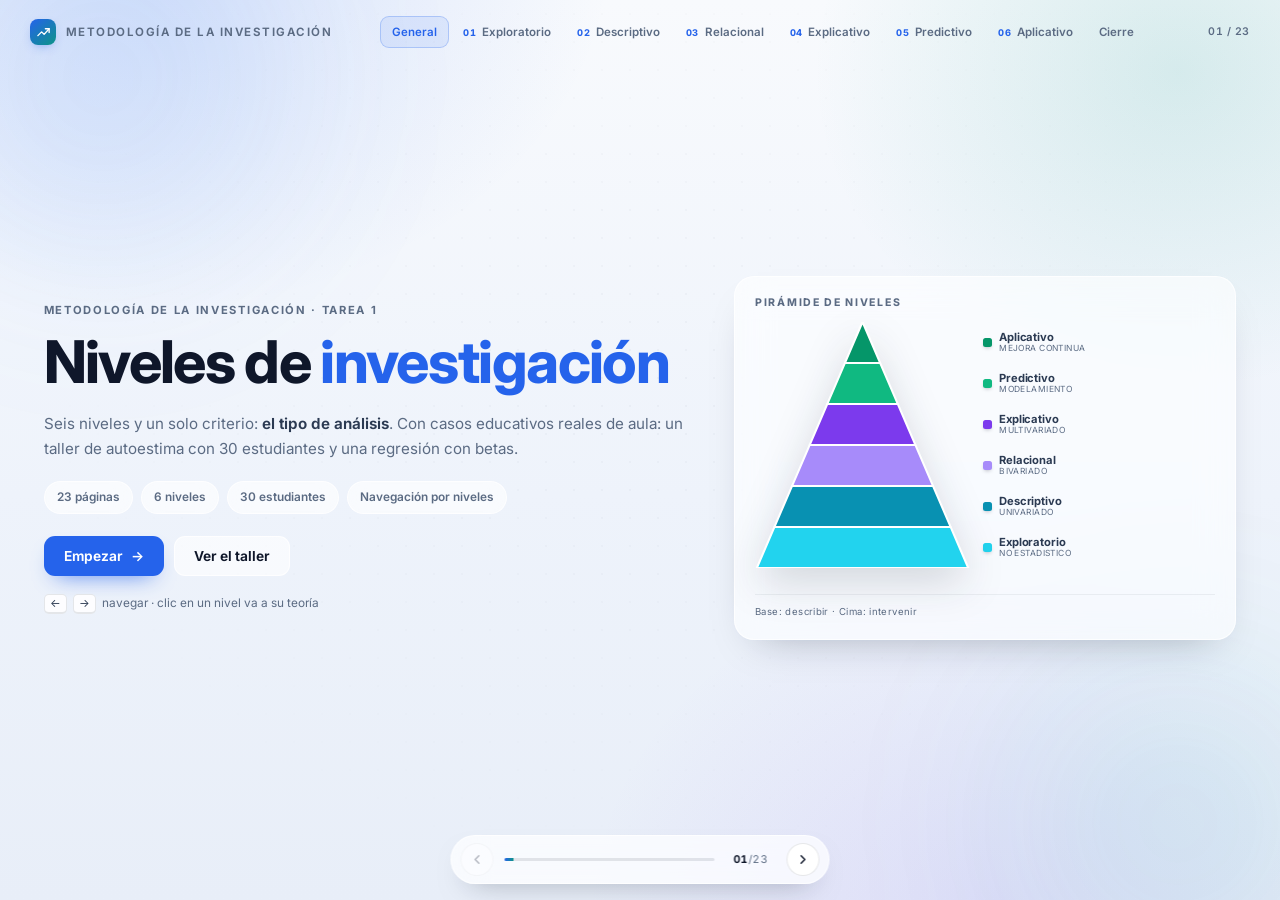
==== index.html @ fcd941c9 "Agrega verbo ambiguo analizar y advertencia sobre pluralidad de fuentes" ====
<!DOCTYPE html>
<html lang="es">
<head>
<meta charset="utf-8" />
<meta name="viewport" content="width=device-width, initial-scale=1" />
<title>Niveles de investigación · Metodología de la Investigación</title>
<meta name="description" content="Deck interactivo sobre los seis niveles de investigación con casos educativos: taller de autoestima, pretest-postest y regresión con betas." />
<meta name="theme-color" content="#eef2f9" />
<link rel="preconnect" href="https://fonts.googleapis.com">
<link rel="preconnect" href="https://fonts.gstatic.com" crossorigin>
<link href="https://fonts.googleapis.com/css2?family=Inter:wght@300;400;500;600;700;800&display=swap" rel="stylesheet">
<link rel="stylesheet" href="assets/styles.css" />
<link rel="icon" href="data:image/svg+xml,%3Csvg xmlns='http://www.w3.org/2000/svg' viewBox='0 0 100 100'%3E%3Crect width='100' height='100' rx='22' fill='%232563eb'/%3E%3Cpath d='M25 70 L45 50 L60 60 L78 28' stroke='white' stroke-width='9' fill='none' stroke-linecap='round' stroke-linejoin='round'/%3E%3C/svg%3E" />
</head>
<body>

<div class="grain" aria-hidden="true"></div>
<div class="orb orb-a" aria-hidden="true"></div>
<div class="orb orb-b" aria-hidden="true"></div>

<header class="topbar">
  <div class="brand">
    <span class="brand-mark" aria-hidden="true">
      <svg viewBox="0 0 24 24" fill="none" stroke="currentColor" stroke-width="2.2" stroke-linecap="round" stroke-linejoin="round"><path d="M3 17l6-6 4 4 8-9"/><path d="M15 6h6v6"/></svg>
    </span>
    <span class="brand-text">Metodología de la Investigación</span>
  </div>
  <nav class="levelnav" id="levelNav" aria-label="Navegación por niveles"></nav>
  <span class="top-page" id="topPage">01 / 18</span>
</header>

<main class="deck" id="deck">

  <!-- ================= GENERAL ================= -->
  <section class="slide slide-hero is-active" data-slide="1" data-group="General" data-label="Portada">
    <div class="wrap">
      <div>
        <p class="kicker reveal">Metodología de la Investigación · Tarea 1</p>
        <h1 class="reveal">Niveles de <em>investigación</em></h1>
        <p class="lede reveal">Seis niveles y un solo criterio: <strong>el tipo de análisis</strong>. Con casos educativos reales de aula: un taller de autoestima con 30 estudiantes y una regresión con betas.</p>
        <div class="chips reveal">
          <span class="chip">23 páginas</span>
          <span class="chip">6 niveles</span>
          <span class="chip">30 estudiantes</span>
          <span class="chip">Navegación por niveles</span>
        </div>
        <div class="hero-cta reveal">
          <button class="btn btn-primary" data-goto="2">Empezar <span aria-hidden="true">→</span></button>
          <button class="btn btn-ghost" data-goto="13">Ver el taller</button>
        </div>
        <div class="hero-hint reveal">
          <kbd>←</kbd><kbd>→</kbd> navegar · clic en un nivel va a su teoría
        </div>
      </div>
      <aside class="hero-card reveal" aria-hidden="true">
        <h3>Pirámide de niveles</h3>
        <div class="pyramid" id="pyramid"></div>
        <p class="hero-cap">Base: describir · Cima: intervenir</p>
      </aside>
    </div>
  </section>

  <!-- 2 -->
  <section class="slide" data-slide="2" data-group="General" data-label="El criterio">
    <div class="wrap">
      <p class="kicker reveal">La idea que ordena todo</p>
      <h2 class="reveal">El nivel no se elige. <em>Se demuestra en el análisis.</em></h2>
      <p class="lede reveal">Cada nivel exige un <strong>tipo de análisis distinto</strong> y, por lo tanto, un objetivo distinto. Declarar el nivel sin ejecutarlo es una incoherencia.</p>

      <div class="rail reveal" id="levelRail">
        <button class="rail-item" data-level="exploratorio"><b>01</b><span class="rn">Exploratorio</span><em>No estadístico</em></button>
        <button class="rail-item" data-level="descriptivo"><b>02</b><span class="rn">Descriptivo</span><em>Univariado</em></button>
        <button class="rail-item" data-level="relacional"><b>03</b><span class="rn">Relacional</span><em>Bivariado</em></button>
        <button class="rail-item" data-level="explicativo"><b>04</b><span class="rn">Explicativo</span><em>Multivariado</em></button>
        <button class="rail-item" data-level="predictivo"><b>05</b><span class="rn">Predictivo</span><em>Modelamiento</em></button>
        <button class="rail-item" data-level="aplicativo"><b>06</b><span class="rn">Aplicativo</span><em>Mejora continua</em></button>
      </div>

      <div class="callout reveal">
        <span class="callout-tag">El caso de la sesión</span>
        <p>Un taller de 8 sesiones para mejorar la autoestima en <strong>30 estudiantes</strong>. Con ese mismo caso veremos los seis niveles: qué se puede decir en cada uno y qué <strong>no</strong> se puede decir todavía.</p>
      </div>
    </div>
  </section>

  <!-- 3 -->
  <section class="slide" data-slide="3" data-group="General" data-label="El verbo manda">
    <div class="wrap">
      <p class="kicker reveal">Prueba rápida</p>
      <h2 class="reveal">El verbo del objetivo <em>ya eligió el nivel</em></h2>
      <p class="lede reveal">Toque un verbo. Verá el nivel, el análisis que exige y un objetivo aplicado al taller de autoestima.</p>

      <div class="verb-grid reveal" id="verbGrid">
        <button class="verb" data-verb="explorar">explorar</button>
        <button class="verb" data-verb="analizar">analizar</button>
        <button class="verb" data-verb="identificar">identificar</button>
        <button class="verb" data-verb="interpretar">interpretar</button>
        <button class="verb" data-verb="describir">describir</button>
        <button class="verb" data-verb="estimar">estimar</button>
        <button class="verb" data-verb="comparar">comparar</button>
        <button class="verb" data-verb="asociar">asociar</button>
        <button class="verb" data-verb="evidenciar">evidenciar</button>
        <button class="verb" data-verb="demostrar">demostrar</button>
        <button class="verb" data-verb="predecir">predecir</button>
        <button class="verb" data-verb="pronosticar">pronosticar</button>
        <button class="verb" data-verb="evaluar">evaluar</button>
        <button class="verb" data-verb="controlar">controlar</button>
      </div>

      <div class="verb-result reveal" id="verbResult" aria-live="polite">
        <div class="vr-head">
          <span class="vr-level" id="vrLevel">—</span>
          <span class="pill pill-soft" id="vrAnalysis">—</span>
        </div>
        <p class="vr-example" id="vrExample">Elija un verbo para comenzar.</p>
      </div>

      <div class="alert reveal" style="margin-top:12px">
        <b>El verbo es una pista, no una regla</b>
        Distintas tradiciones —Supo, Hernández-Sampieri, Valderrama, Ñaupas— nombran y agrupan los niveles de manera distinta, y cada carrera tiene sus propias convenciones. Por eso hay verbos ambiguos: <strong>analizar</strong>, <strong>determinar</strong>, <strong>evaluar</strong>. Lo que no cambia: el nivel se sostiene con el <strong>análisis ejecutado</strong> y el <strong>diseño</strong>, no con la etiqueta del objetivo.
      </div>
    </div>
  </section>

  <!-- ================= 01 EXPLORATORIO ================= -->
  <section class="slide" data-slide="4" data-group="01 · Exploratorio" data-label="Teoría">
    <div class="wrap split">
      <div>
        <p class="kicker reveal"><span class="num">01</span> Exploratorio · teoría</p>
        <h2 class="reveal">Cuando <em>todavía no hay</em> nada que medir</h2>
        <p class="lede reveal">Análisis <strong>no estadístico</strong>: entrevistas, observación, documentos. No busca conclusiones, busca <strong>preguntas</strong>.</p>
      <div class="def reveal"><span class="def-lbl">Definición</span><p>Es el nivel en el que se reúnen datos preliminares sobre un fenómeno poco conocido, mediante análisis no estadístico —entrevistas, observación, análisis documental—, con el fin de identificar, interpretar, determinar o definir el objeto de estudio y generar preguntas o hipótesis para investigaciones posteriores.</p></div>
        <div class="mini-grid reveal">
          <div class="mini"><span>Objetivo</span><b>identificar</b></div>
          <div class="mini"><span>Objetivo</span><b>interpretar</b></div>
          <div class="mini"><span>Objetivo</span><b>determinar</b></div>
          <div class="mini"><span>Objetivo</span><b>definir</b></div>
        </div>
        <table class="tbl reveal">
          <thead><tr><th>Método</th><th>Qué produce</th></tr></thead>
          <tbody>
            <tr><td>Entrevista en profundidad</td><td>Significados y categorías</td></tr>
            <tr><td>Observación de aula</td><td>Registro de prácticas</td></tr>
            <tr><td>Análisis documental</td><td>Marco y antecedentes</td></tr>
          </tbody>
        </table>
      </div>
      <aside class="side reveal">
        <div class="analogy">
          <span class="analogy-icon" aria-hidden="true">🔦</span>
          <h3>La linterna</h3>
          <p>Entra a un cuarto a oscuras y barre la sala. No describió el cuarto ni explicó su distribución: <strong>reconoció el terreno</strong>.</p>
        </div>
        <div class="alert"><b>Alerta</b> Si ya existen 40 estudios sobre el tema, no es exploratorio: es falta de revisión de literatura.</div>
      </aside>
    </div>
  </section>

  <!-- 5 -->
  <section class="slide" data-slide="5" data-group="01 · Exploratorio" data-label="Ejemplo">
    <div class="wrap split">
      <div>
        <p class="kicker reveal"><span class="num">01</span> Exploratorio · ejemplo</p>
        <h2 class="reveal">Ocho entrevistas <em>antes de medir</em></h2>
        <div class="study reveal">
          <p class="study-t">«Cómo viven la autoestima los estudiantes de 4.º de secundaria»</p>
          <p class="study-ctx"><b>Tema:</b> vivencia de la autoestima · <b>Población:</b> estudiantes de 4.º de secundaria de un colegio público · <b>Muestra:</b> 8 entrevistados · <b>Contexto:</b> institución sin investigaciones previas, 2026.</p>
          <div class="study-meta">
            <div><span>Objeto de estudio</span><b>Significados y situaciones (cualitativo)</b></div>
            <div><span>Técnica</span><b>8 entrevistas semiestructuradas</b></div>
            <div><span>Contexto</span><b>Colegio sin investigaciones previas</b></div>
          </div>
        </div>
        <table class="tbl tbl-matrix reveal">
          <thead><tr><th>Código</th><th>Extracto de la entrevista</th><th>Categoría</th></tr></thead>
          <tbody>
            <tr><td>E-01</td><td>«No levanto la mano porque se ríen»</td><td>Miedo al ridículo</td></tr>
            <tr><td>E-02</td><td>«En mi casa sí hablo, en el aula no»</td><td>Miedo al ridículo</td></tr>
            <tr><td>E-03</td><td>«Comparo mis notas con lo que veo en redes»</td><td>Comparación social</td></tr>
            <tr><td>E-04</td><td>«Si el profesor me felicita, me siento capaz»</td><td>Reconocimiento docente</td></tr>
            <tr><td>E-05</td><td>«Prefiero no participar para no equivocarme»</td><td>Miedo al error</td></tr>
            <tr><td>E-06</td><td>«Mis amigos me buscan para trabajar en grupo»</td><td>Reconocimiento entre pares</td></tr>
            <tr><td>E-07</td><td>«En el colegio me siento invisible»</td><td>Reconocimiento docente</td></tr>
            <tr><td>E-08</td><td>«Me da miedo que se rían de mi forma de hablar»</td><td>Miedo al ridículo</td></tr>
          </tbody>
        </table>
        <p class="tiny reveal">8 entrevistas · 4 categorías · el producto es un <strong>mapa de categorías</strong>, no una conclusión.</p>
      </div>
      <aside class="side reveal">
        <div class="case">
          <span class="case-tag">Caso real</span>
          <p><strong>Whyte (1943), <em>Street Corner Society</em>.</strong> Tres años de observación participante en un barrio de Boston. No midió nada: construyó categorías sobre liderazgo y redes que ninguna encuesta previa había formulado.</p>
        </div>
        <div class="alert"><b>No se puede concluir</b> «la autoestima es baja en el colegio». Con 8 entrevistas se afirma qué categorías existen, no cuánto ni por qué.</div>
      </aside>
    </div>
  </section>

  <!-- ================= 02 DESCRIPTIVO ================= -->
  <section class="slide" data-slide="6" data-group="02 · Descriptivo" data-label="Teoría">
    <div class="wrap split">
      <div>
        <p class="kicker reveal"><span class="num">02</span> Descriptivo · teoría</p>
        <h2 class="reveal">El retrato <em>fiel</em> del grupo</h2>
        <p class="lede reveal">Análisis <strong>univariado</strong>: una variable a la vez, con su distribución, su centro y su dispersión.</p>
      <div class="def reveal"><span class="def-lbl">Definición</span><p>Es el nivel en el que se caracteriza el fenómeno mediante análisis univariado: se describe, se estima un parámetro o se contrasta con un valor de referencia, sin relacionar variables ni atribuir causas.</p></div>
        <table class="tbl reveal">
          <thead><tr><th>Objetivo</th><th>Qué produce</th><th>Técnica</th></tr></thead>
          <tbody>
            <tr><td>Describir / caracterizar</td><td>Perfil de la variable</td><td>%, media, DE</td></tr>
            <tr><td>Estimar un parámetro</td><td>Valor poblacional</td><td>Estimación + IC</td></tr>
            <tr><td>Contrastar con un parámetro</td><td>Comparación con referencia</td><td>Prueba de una muestra</td></tr>
          </tbody>
        </table>
        <div class="case reveal">
          <span class="case-tag">Caso real</span>
          <p><strong>ENAHO (INEI).</strong> Reporta el porcentaje de hogares con internet por departamento. Es un retrato preciso del país… y no dice por qué unos acceden y otros no.</p>
        </div>
      </div>
      <aside class="side reveal">
        <div class="analogy">
          <span class="analogy-icon" aria-hidden="true">📷</span>
          <h3>La fotografía</h3>
          <p>Tres sillones, una mesa, dos lámparas. La foto es fiel, pero no explica por qué la sala está así.</p>
        </div>
        <div class="alert"><b>Alerta</b> Describir no es tabular. Y usar pruebas de significancia para comparar grupos ya lo saca del nivel descriptivo.</div>
      </aside>
    </div>
  </section>

  <!-- 7 -->
  <section class="slide" data-slide="7" data-group="02 · Descriptivo" data-label="Ejemplo">
    <div class="wrap">
      <div class="slide-head">
        <p class="kicker reveal"><span class="num">02</span> Descriptivo · ejemplo</p>
        <h2 class="reveal">La autoestima de los 30 estudiantes, <em>sin cruzar nada</em></h2>
        <div class="study reveal">
          <p class="study-t">«Nivel de autoestima y sus dimensiones en 30 estudiantes de secundaria»</p>
          <p class="study-ctx"><b>Tema:</b> autoestima y sus dimensiones · <b>Población:</b> estudiantes de secundaria de un colegio público de Huancavelica · <b>Muestra:</b> 30 estudiantes · <b>Contexto:</b> medición de inicio de año, 2026.</p>
          <div class="study-meta">
            <div><span>Variable</span><b>Autoestima (0–100) + 3 dimensiones</b></div>
            <div><span>Instrumento</span><b>Cuestionario de 20 ítems</b></div>
            <div><span>Diseño</span><b>No experimental, transversal</b></div>
          </div>
        </div>
      </div>

      <div class="workbench reveal">
        <div class="wb-main">
          <div class="stats-row">
            <div class="stat"><span>Media</span><b id="dMean">—</b></div>
            <div class="stat"><span>Desv. estándar</span><b id="dSd">—</b></div>
            <div class="stat"><span>Mínimo</span><b id="dMin">—</b></div>
            <div class="stat"><span>Máximo</span><b id="dMax">—</b></div>
            <div class="stat"><span>Bajo 55</span><b id="dLow">—</b></div>
          </div>
          <table class="tbl tbl-dims">
            <thead><tr><th>Dimensión</th><th>Media</th><th>DE</th><th>Mín.</th><th>Máx.</th><th>Lectura</th></tr></thead>
            <tbody id="dimTable"></tbody>
          </table>
        </div>
        <aside class="data-card">
          <div class="data-head">
            <b>Base de datos · autoestima</b>
            <span class="badge">n = 30</span>
          </div>
          <div class="data-scroll">
            <table class="data-table">
              <thead><tr><th>ID</th><th>Total</th><th>Acad.</th><th>Soc.</th><th>Emoc.</th></tr></thead>
              <tbody id="tblDesc"></tbody>
            </table>
          </div>
          <div class="data-foot"><span>Puntajes de 0 a 100</span><b>30 registros</b></div>
        </aside>
      </div>

      <div class="callout reveal">
        <span class="callout-tag">Qué se puede decir</span>
        <p>«La autoestima promedio del grupo es de <strong id="dSay">—</strong> puntos, con la dimensión académica más baja que la social». Eso es todo. <strong>No</strong> se puede decir todavía si el taller funciona ni qué la causa.</p>
      </div>
    </div>
  </section>

  <!-- ================= 03 RELACIONAL ================= -->
  <section class="slide" data-slide="8" data-group="03 · Relacional" data-label="Teoría">
    <div class="wrap split">
      <div>
        <p class="kicker reveal"><span class="num">03</span> Relacional · teoría</p>
        <h2 class="reveal">Dos variables, <em>una relación</em></h2>
        <p class="lede reveal">Análisis <strong>bivariado</strong>. Compare grupos, asocie o mida la fuerza de la asociación. Todavía no hay causa.</p>
      <div class="def reveal"><span class="def-lbl">Definición</span><p>Es el nivel en el que se analiza la relación entre dos o más variables mediante técnicas bivariadas —comparación de grupos, asociación, concordancia o correlación—, sin pretender establecer una relación causal.</p></div>
        <div class="mini-grid four reveal">
          <div class="mini"><span>Comparar</span><b>grupos independientes</b></div>
          <div class="mini"><span>Comparar</span><b>medidas repetidas</b></div>
          <div class="mini"><span>Asociar</span><b>y correlacionar</b></div>
          <div class="mini"><span>Medir</span><b>fuerza (OR, RR)</b></div>
        </div>
        <div class="keybox reveal">
          <span class="keybox-tag">Precisión obligatoria</span>
          <p><strong>El nivel relacional no es correlacional.</strong> Correlacionar es <em>una</em> de sus técnicas. Un chi cuadrado o un odds ratio son relacionales, no correlacionales.</p>
        </div>
        <div class="design reveal" style="margin-top:8px">
          <svg viewBox="0 0 230 112" role="img" aria-label="Diseño correlacional: dos variables medidas en la misma muestra">
            <defs>
              <marker id="arC" viewBox="0 0 10 10" refX="8" refY="5" markerWidth="6" markerHeight="6" orient="auto-start-reverse">
                <path d="M0,0 L10,5 L0,10 z" fill="#0d9488"/>
              </marker>
            </defs>
            <g font-family="Georgia, serif" font-style="italic" font-size="16" fill="#0f172a">
              <text x="14" y="62">M</text>
              <text x="82" y="28">O<tspan font-size="10" dy="4">x</tspan></text>
              <text x="82" y="98">O<tspan font-size="10" dy="4">z</tspan></text>
              <text x="170" y="62">r</text>
            </g>
            <g stroke="#0d9488" stroke-width="2" marker-end="url(#arC)" fill="none">
              <line x1="30" y1="55" x2="70" y2="30"/>
              <line x1="30" y1="59" x2="70" y2="88"/>
            </g>
            <g stroke="#0f172a" stroke-width="1.4" fill="none" marker-start="url(#arC)" marker-end="url(#arC)">
              <line x1="160" y1="34" x2="160" y2="88"/>
            </g>
          </svg>
          <span class="design-cap">Diseño correlacional · dos variables en la misma muestra</span>
        </div>
      </div>
      <aside class="side reveal">
        <div class="analogy">
          <span class="analogy-icon" aria-hidden="true">💡</span>
          <h3>Las dos luces</h3>
          <p>Enciendes la luz del pasillo y también se ilumina la sala. Verdadero y repetible. Pero ambas podrían depender de un mismo interruptor.</p>
        </div>
        <div class="alert"><b>Alerta</b> «Influye» es un verbo explicativo. En relacional se escribe «se asocia», «se relaciona», «difiere entre grupos».</div>
      </aside>
    </div>
  </section>

  <!-- 9 -->
  <section class="slide" data-slide="9" data-group="03 · Relacional" data-label="Ejemplo">
    <div class="wrap">
      <div class="slide-head">
        <p class="kicker reveal"><span class="num">03</span> Relacional · ejemplo</p>
        <h2 class="reveal">Horas de estudio y rendimiento: <em>r = <span id="rVal">—</span></em></h2>
        <div class="study reveal">
          <p class="study-t">«Horas de estudio y rendimiento académico en 30 estudiantes»</p>
          <p class="study-ctx"><b>Tema:</b> hábitos de estudio y rendimiento · <b>Población:</b> estudiantes de 4.º y 5.º de secundaria · <b>Muestra:</b> los mismos 30 estudiantes · <b>Contexto:</b> segundo semestre, 2026.</p>
          <div class="study-meta">
            <div><span>Variables</span><b>Horas por semana y nota final (0–20)</b></div>
            <div><span>Estadístico</span><b>r de Pearson</b></div>
            <div><span>Diseño</span><b>No experimental, transversal</b></div>
          </div>
        </div>
      </div>

      <div class="workbench reveal">
        <div class="wb-main">
          <div class="stats-row">
            <div class="stat"><span>Correlación (r)</span><b id="rBig">—</b></div>
            <div class="stat"><span>Varianza explicada (r²)</span><b id="r2Big">—</b></div>
            <div class="stat"><span>n</span><b>30</b></div>
          </div>
          <div class="scatter-wrap">
            <svg id="scatter" viewBox="0 0 320 150" preserveAspectRatio="none" aria-label="Diagrama de dispersión de horas de estudio y nota"></svg>
          </div>
          <div class="keybox">
            <span class="keybox-tag">Interpretación correcta</span>
            <p>«Existe una relación positiva y fuerte entre horas de estudio y rendimiento».<br><strong>No</strong> «estudiar más mejora el rendimiento»: eso exige controlar otras variables.</p>
          </div>
        </div>

        <aside class="data-card">
          <div class="data-head">
            <b>Base de datos · horas y nota</b>
            <span class="badge">n = 30</span>
          </div>
          <div class="data-scroll">
            <table class="data-table">
              <thead><tr><th>ID</th><th>Grupo</th><th>Horas</th><th>Nota</th></tr></thead>
              <tbody id="tblRel"></tbody>
            </table>
          </div>
          <div class="data-foot"><span>Cada fila es un punto del gráfico</span><b>30 registros</b></div>
        </aside>
      </div>

      <div class="grid-2 reveal">
        <div class="case">
          <span class="case-tag">Caso real</span>
          <p><strong>PISA (OCDE).</strong> Los estudiantes que dedican más tiempo a tareas escolares obtienen mejores resultados, pero la asociación se debilita al controlar el nivel socioeconómico. Esa debilidad es exactamente lo que estudia el nivel explicativo.</p>
        </div>
        <div class="alert"><b>Alerta</b> r = <span id="rVal2">0,84</span> no autoriza a decir «causa». Puede haber una tercera variable: por ejemplo, el número de hermanos.</div>
      </div>
    </div>
  </section>

  <!-- 03C · técnicas relacionales -->
  <section class="slide" data-slide="10" data-group="03 · Relacional" data-label="Chi² y odds ratio">
    <div class="wrap">
      <div class="slide-head">
        <p class="kicker reveal"><span class="num">03</span> Relacional · técnicas</p>
        <h2 class="reveal">Chi² y odds ratio: <em>relacionar sin correlacionar</em></h2>
        <div class="study reveal">
          <p class="study-t">«Taller de autoestima y autoestima alta (≥ 66): asociación en 30 estudiantes»</p>
          <p class="study-ctx"><b>Tema:</b> asociación entre taller y autoestima alta · <b>Población:</b> los 30 estudiantes del estudio · <b>Muestra:</b> 30 (15 con taller, 15 sin taller) · <b>Contexto:</b> medición posterior al taller.</p>
          <div class="study-meta">
            <div><span>Variables</span><b>Taller (sí/no) · Autoestima alta (sí/no)</b></div>
            <div><span>Técnicas</span><b>χ² y odds ratio</b></div>
            <div><span>Diseño</span><b>No experimental, transversal</b></div>
          </div>
        </div>
      </div>

      <div class="workbench reveal">
        <div class="wb-main">
          <div class="def-card">
            <span class="def-tag">Chi cuadrado (χ²)</span>
            <p>Compara las frecuencias <strong>observadas</strong> con las que se esperarían si no hubiera asociación. Responde <strong>si</strong> hay asociación (con su p), pero no su dirección ni su tamaño.</p>
            <span class="def-use">Dos variables categóricas · «¿se asocian?»</span>
          </div>
          <div class="def-card">
            <span class="def-tag">Odds ratio (OR)</span>
            <p>En una tabla 2×2 compara las <strong>chances</strong> del desenlace entre dos grupos. OR = 1 significa que no hay asociación; OR = 2,5 significa que el grupo expuesto tiene 2,5 veces más chances.</p>
            <span class="def-use">Dos variables binarias · «¿cuánto más probable?»</span>
          </div>
          <div class="def-card">
            <span class="def-tag">r de Pearson · rho de Spearman</span>
            <p>Mide <strong>cuánto y en qué dirección</strong> cambian juntas dos variables continuas u ordinales, de −1 a 1. Es la única de las tres que es <em>correlacional</em>.</p>
            <span class="def-use">Dos variables continuas · «¿cuánto se mueven juntas?»</span>
          </div>
        </div>

        <aside class="calc">
          <div class="calc-head"><b>Calculadora 2×2</b><span>n = 30</span></div>
          <table class="calc-table">
            <thead><tr><th></th><th>Autoestima alta</th><th>No alta</th></tr></thead>
            <tbody>
              <tr><th>Con taller</th>
                <td><input id="cellA" type="number" value="10" min="0" max="30" aria-label="Con taller, autoestima alta"></td>
                <td><input id="cellB" type="number" value="5" min="0" max="30" aria-label="Con taller, autoestima no alta"></td>
              </tr>
              <tr><th>Sin taller</th>
                <td><input id="cellC" type="number" value="5" min="0" max="30" aria-label="Sin taller, autoestima alta"></td>
                <td><input id="cellD" type="number" value="10" min="0" max="30" aria-label="Sin taller, autoestima no alta"></td>
              </tr>
            </tbody>
          </table>
          <div class="calc-out">
            <div><span>OR</span><b id="orVal">—</b></div>
            <div><span>χ²</span><b id="chiVal">—</b></div>
            <div><span>p aprox.</span><b id="pVal">—</b></div>
          </div>
          <p class="calc-read" id="calcRead">—</p>
        </aside>
      </div>

      <div class="callout reveal">
        <span class="callout-tag">La regla</span>
        <p>El <strong>χ²</strong> dice <em>si</em> hay asociación; el <strong>OR</strong>, <em>cuántas veces</em> más chances; la <strong>r</strong>, <em>cuánto y en qué dirección</em> cambian juntas dos variables continuas. Las tres son <strong>relacionales</strong>; solo la <strong>r</strong> es correlacional.</p>
      </div>
    </div>
  </section>

  <!-- 03D · correlación ≠ asociación -->
  <section class="slide" data-slide="11" data-group="03 · Relacional" data-label="Correlación ≠ asociación">
    <div class="wrap">
      <div class="slide-head">
        <p class="kicker reveal"><span class="num">03</span> Relacional · precisión</p>
        <h2 class="reveal">Correlación <em>≠</em> asociación</h2>
        <p class="lede reveal">La correlación es <strong>un tipo</strong> de asociación, no al revés. Todo lo que aparece abajo pertenece al mismo nivel: <strong>relacional</strong>.</p>
      </div>

      <div class="workbench reveal">
        <div class="wb-main">
          <table class="tbl tbl-fam">
            <thead><tr><th>Medida</th><th>Qué mide</th><th>Familia</th></tr></thead>
            <tbody>
              <tr>
                <td>r de Pearson · rho de Spearman · tau de Kendall</td>
                <td>Grado y dirección en que dos variables se mueven juntas (−1 a 1)</td>
                <td><span class="pill pill-soft">Correlación</span></td>
              </tr>
              <tr>
                <td>χ²</td>
                <td>Si dos variables categóricas se relacionan (sin dirección ni magnitud)</td>
                <td><span class="pill pill-soft">Asociación</span></td>
              </tr>
              <tr>
                <td>Odds ratio · riesgo relativo</td>
                <td>Cuántas veces más chances tiene un grupo</td>
                <td><span class="pill pill-soft">Asociación</span></td>
              </tr>
              <tr>
                <td>Kappa · ICC</td>
                <td>Si dos medidas coinciden entre sí</td>
                <td><span class="pill pill-soft">Concordancia</span></td>
              </tr>
              <tr>
                <td>t · U de Mann-Whitney · ANOVA · Kruskal-Wallis</td>
                <td>Si difieren las medias o las distribuciones entre grupos</td>
                <td><span class="pill pill-soft">Comparación</span></td>
              </tr>
            </tbody>
          </table>
        </div>

        <aside class="side">
          <div class="keybox">
            <span class="keybox-tag">Respuesta corta</span>
            <p><strong>Correlación:</strong> Pearson, Spearman, Kendall (y punto-biserial).<br><br>
               <strong>No correlación:</strong> el χ² y el OR también miden asociación, pero no son correlaciones.</p>
          </div>
          <div class="case">
            <span class="case-tag">Por eso se llama relacional</span>
            <p>La correlación es <strong>una</strong> de sus cuatro familias: comparación de grupos, asociación, concordancia y correlación.</p>
          </div>
        </aside>
      </div>

      <div class="callout reveal">
        <span class="callout-tag">Regla</span>
        <p><strong>Toda correlación es asociación, pero no toda asociación es correlación.</strong> Si el estudio usa χ² u OR, es relacional; llamarlo «correlacional» es un error de nombre.</p>
      </div>
    </div>
  </section>

  <!-- ================= 04 EXPLICATIVO ================= -->
  <section class="slide" data-slide="12" data-group="04 · Explicativo" data-label="Teoría">
    <div class="wrap center">
      <p class="kicker reveal"><span class="num">04</span> Explicativo · teoría</p>
      <h2 class="reveal big">¿Por qué <em>ocurre</em>?</h2>
      <p class="lede reveal">Análisis <strong>multivariado</strong>. Se descartan explicaciones rivales por dos caminos que no compiten:</p>
      <div class="def reveal"><span class="def-lbl">Definición</span><p>Es el nivel en el que se busca establecer relaciones causales mediante análisis multivariado, controlando variables extrañas para aislar el efecto de una o varias variables independientes sobre una variable dependiente.</p></div>
      <div class="two-paths reveal">
        <div class="path">
          <span class="path-n">A</span>
          <h3>Manipular</h3>
          <p>Se aplica el taller y se mide antes y después, con un grupo de comparación.</p>
          <div class="path-tags">
            <span>Nivel: explicativo</span>
            <span>Tipo: aplicado</span>
            <span>Diseño: pre experimental</span>
          </div>
          <div class="design">
            <svg viewBox="0 0 300 78" role="img" aria-label="Diseño pre test post test">
              <defs>
                <marker id="arA" viewBox="0 0 10 10" refX="8" refY="5" markerWidth="6" markerHeight="6" orient="auto-start-reverse">
                  <path d="M0,0 L10,5 L0,10 z" fill="#1d4ed8"/>
                </marker>
              </defs>
              <g font-family="Georgia, serif" font-style="italic" font-size="17" fill="#0f172a">
                <text x="8" y="26">G₁</text><text x="58" y="26">O₁</text><text x="146" y="26">X</text><text x="238" y="26">O₂</text>
                <text x="8" y="62">G₂</text><text x="58" y="62">O₁</text><text x="146" y="62">—</text><text x="238" y="62">O₂</text>
              </g>
              <g stroke="#1d4ed8" stroke-width="2" marker-end="url(#arA)" fill="none">
                <line x1="78" y1="21" x2="136" y2="21"/><line x1="160" y1="21" x2="228" y2="21"/>
                <line x1="78" y1="57" x2="136" y2="57"/><line x1="160" y1="57" x2="228" y2="57"/>
              </g>
            </svg>
            <span class="design-cap">Pre test – post test · con un grupo es pre experimental</span>
          </div>
        </div>
        <div class="path">
          <span class="path-n">B</span>
          <h3>Controlar</h3>
          <p>No se interviene: se aísla el aporte de cada factor con un modelo.</p>
          <div class="path-tags">
            <span>Nivel: explicativo</span>
            <span>Tipo: básico</span>
            <span>Diseño: explicativo / causal</span>
          </div>
          <div class="design">
            <svg viewBox="0 0 300 130" role="img" aria-label="Diseño explicativo o causal">
              <defs>
                <marker id="arB" viewBox="0 0 10 10" refX="8" refY="5" markerWidth="6" markerHeight="6" orient="auto-start-reverse">
                  <path d="M0,0 L10,5 L0,10 z" fill="#1d4ed8"/>
                </marker>
              </defs>
              <g font-family="Georgia, serif" font-style="italic" font-size="17" fill="#0f172a">
                <text x="10" y="70">M</text><text x="86" y="70">O</text>
                <text x="158" y="32">X₁</text><text x="158" y="70">X₂</text><text x="155" y="108">Xₙ</text>
                <text x="272" y="70">Y</text>
              </g>
              <g stroke="#1d4ed8" stroke-width="2" marker-end="url(#arB)" fill="none">
                <line x1="28" y1="64" x2="76" y2="64"/>
                <line x1="100" y1="62" x2="146" y2="36"/>
                <line x1="100" y1="64" x2="146" y2="64"/>
                <line x1="100" y1="66" x2="146" y2="96"/>
                <line x1="186" y1="30" x2="262" y2="62"/>
                <line x1="186" y1="64" x2="262" y2="64"/>
                <line x1="186" y1="102" x2="262" y2="66"/>
              </g>
            </svg>
            <span class="design-cap">Explicativo / causal · M = muestra, O = observación, X = causas, Y = efecto</span>
          </div>
        </div>
      </div>
      <p class="tiny reveal">Uno responde «¿el taller funcionó?»; el otro, «¿cuánto aporta cada factor al rendimiento?».</p>
    </div>
  </section>

  <!-- 11 -->
  <section class="slide" data-slide="13" data-group="04 · Explicativo" data-label="Taller (pretest–postest)">
    <div class="wrap">
      <div class="slide-head">
        <p class="kicker reveal"><span class="num">04A</span> Explicativo · pretest–postest</p>
        <h2 class="reveal">El taller de autoestima, <em>antes y después</em></h2>
        <div class="study reveal">
          <p class="study-t">«Efecto de un taller de 8 sesiones sobre la autoestima y sus dimensiones»</p>
          <p class="study-ctx"><b>Tema:</b> efecto de un taller de autoestima · <b>Población:</b> estudiantes de 4.º y 5.º de un colegio público · <b>Muestra:</b> 30 (15 con taller, 15 sin taller) · <b>Contexto:</b> Huancavelica, 2026 · 8 sesiones.</p>
          <div class="study-meta">
            <div><span>Variable independiente</span><b>Taller de 8 sesiones (sí / no)</b></div>
            <div><span>Variable dependiente</span><b>Autoestima 0–100 + académica, social, emocional</b></div>
            <div><span>Diseño</span><b>Cuasi experimental, pre y post test</b></div>
            <div><span>Muestra</span><b>30 estudiantes (15 / 15)</b></div>
          </div>
        </div>
      </div>

      <div class="workbench reveal">
        <div class="wb-main">
          <div class="effect-panel">
            <div class="eff"><span>Mejora del grupo con taller</span><b id="eDelta">—</b></div>
            <div class="eff eff-main"><span>Efecto neto (descontando al control)</span><b id="netVal">—</b></div>
            <p id="roNote">El grupo sin taller también mejoró: sin él, esa mejora se habría atribuido al programa.</p>
          </div>

          <table class="tbl tbl-dims">
            <thead><tr><th>Variable / dimensión</th><th>Pre</th><th>Post</th><th>Δ taller</th><th>Δ control</th></tr></thead>
            <tbody id="dimEffect"></tbody>
          </table>

          <div class="toggle-row">
            <span>Calcular con grupo control</span>
            <button class="switch" id="controlToggle" role="switch" aria-checked="true" aria-label="Usar grupo de comparación"><span class="knob"></span></button>
            <span class="toggle-state" id="controlState">activo</span>
          </div>
        </div>

        <aside class="data-card">
          <div class="data-head">
            <b>Base de datos · autoestima</b>
            <span class="badge">n = 30</span>
          </div>
          <div class="data-scroll">
            <table class="data-table">
              <thead><tr><th>ID</th><th>Grupo</th><th>Pre</th><th>Post</th><th>Δ</th></tr></thead>
              <tbody id="tblPre"></tbody>
            </table>
          </div>
          <div class="data-foot"><span>Datos simulados con fines didácticos</span><b>30 registros</b></div>
        </aside>
      </div>
    </div>
  </section>

  <!-- 12 -->
  <section class="slide" data-slide="14" data-group="04 · Explicativo" data-label="Betas (regresión)">
    <div class="wrap">
      <div class="slide-head">
        <p class="kicker reveal"><span class="num">04B</span> Explicativo · coeficientes beta</p>
        <h2 class="reveal">Horas, gasto y hermanos: <em>cuánto aporta cada uno</em></h2>
        <div class="study reveal">
          <p class="study-t">«Horas de estudio, gasto en materiales y hermanos como predictores del rendimiento»</p>
          <p class="study-ctx"><b>Tema:</b> factores asociados al rendimiento · <b>Población:</b> los mismos 30 estudiantes · <b>Muestra:</b> 30 · <b>Contexto:</b> datos del semestre 2026-I.</p>
          <div class="study-meta">
            <div><span>Variable dependiente</span><b>Nota final (0–20)</b></div>
            <div><span>Predictoras</span><b>Horas, gasto (S/) y nº de hermanos</b></div>
            <div><span>Modelo</span><b>Regresión lineal múltiple</b></div>
          </div>
        </div>
      </div>

      <div class="workbench reveal">
        <div class="wb-main">
          <div class="model-switch" role="group" aria-label="Especificación del modelo">
            <button class="seg is-active" data-model="1">Modelo 1 · solo horas</button>
            <button class="seg" data-model="2">Modelo 2 · + gasto y hermanos</button>
          </div>
          <div class="beta-eq" id="betaEq">—</div>

          <table class="beta-table" id="betaTable">
            <thead><tr><th>Predictor</th><th>Beta</th><th>Lectura</th></tr></thead>
            <tbody></tbody>
          </table>

          <p class="beta-read" id="betaRead">—</p>
          <div class="beta-note" id="betaNote"></div>
        </div>

        <aside class="data-card">
          <div class="data-head">
            <b>Base de datos · rendimiento</b>
            <span class="badge">n = 30</span>
          </div>
          <div class="data-scroll">
            <table class="data-table">
              <thead><tr><th>ID</th><th>Horas</th><th>Gasto</th><th>Herm.</th><th>Nota</th></tr></thead>
              <tbody id="tblBeta"></tbody>
            </table>
          </div>
          <div class="data-foot"><span id="betaSel">Toque una fila para ver su predicción</span><b>30 registros</b></div>
        </aside>
      </div>
    </div>
  </section>

  <!-- 04D · puente explicativo → predictivo -->
  <section class="slide" data-slide="15" data-group="04 · Explicativo" data-label="Pruebas y diseños">
    <div class="wrap">
      <div class="slide-head">
        <p class="kicker reveal"><span class="num">04</span> Explicativo · puente al predictivo</p>
        <h2 class="reveal">Qué prueba usar, y <em>a qué nivel pertenece</em></h2>
        <p class="lede reveal">Elija una prueba de la matriz: verá su nivel, su diseño, si es paramétrica y un ejemplo con los 30 estudiantes.</p>
      </div>

      <div class="test-tabs reveal">
        <button class="tt is-active" data-block="1" role="tab">Comparación de grupos</button>
        <button class="tt" data-block="2" role="tab">Correlación · modelos · series</button>
      </div>

      <div class="test-layout reveal">
        <div class="matrix-wrap">
          <div id="block1"></div>
          <div id="block2" hidden></div>
        </div>
        <aside class="test-detail" id="testDetail"></aside>
      </div>

      <div class="callout reveal">
        <span class="callout-tag">Aquí terminan las pruebas de hipótesis</span>
        <p>En el nivel <strong>predictivo</strong> ya no se buscan p-valores: se entrena un modelo y se mide su acierto con <strong>partición train/test, validación cruzada, AUC, RMSE y matriz de confusión</strong>. La estadística cambia de objetivo: de decidir si hay efecto, a estimar qué tan bien predice.</p>
      </div>
    </div>
  </section>

  <!-- ================= 05 PREDICTIVO ================= -->
  <section class="slide" data-slide="16" data-group="05 · Predictivo" data-label="Teoría">
    <div class="wrap split">
      <div>
        <p class="kicker reveal"><span class="num">05</span> Predictivo · teoría</p>
        <h2 class="reveal">Anticipar <em>sin explicar</em></h2>
        <p class="lede reveal">Modelamiento estadístico. No pregunta por la causa: estima la <strong>probabilidad individual</strong> de un evento o su valor futuro.</p>
      <div class="def reveal"><span class="def-lbl">Definición</span><p>Es el nivel en el que se construyen modelos que estiman la probabilidad o el valor futuro de un evento a partir de variables predictoras; su calidad se juzga por la capacidad de acierto fuera de la muestra, no por la explicación.</p></div>
        <div class="mini-grid four reveal">
          <div class="mini"><span>Predecir</span><b>probabilidad / valor</b></div>
          <div class="mini"><span>Pronosticar</span><b>cuándo ocurre</b></div>
          <div class="mini"><span>Proyectar</span><b>serie futura</b></div>
          <div class="mini"><span>Juzgar</span><b>AUC · RMSE</b></div>
        </div>
        <div class="case reveal">
          <span class="case-tag">Caso real</span>
          <p><strong>Georgia State University, GPS Advising.</strong> Un modelo detectaba estudiantes en riesgo y un equipo de tutores intervenía. El modelo no explicaba el abandono: <strong>lo anticipaba</strong>.</p>
        </div>
      </div>
      <aside class="side reveal">
        <div class="analogy">
          <span class="analogy-icon" aria-hidden="true">🌦️</span>
          <h3>El pronóstico del clima</h3>
          <p>No le importa por qué llueve. Le importa <strong>si mañana llueve</strong>, para salir con paraguas.</p>
        </div>
        <div class="alert"><b>Alerta</b> Un modelo que acierta solo con los datos con que fue construido está sobreajustado: memorizó, no aprendió.</div>
      </aside>
    </div>
  </section>

  <!-- 14 -->
  <section class="slide" data-slide="17" data-group="05 · Predictivo" data-label="Ejemplo">
    <div class="wrap">
      <div class="slide-head">
        <p class="kicker reveal"><span class="num">05</span> Predictivo · ejemplo</p>
        <h2 class="reveal">¿Quién está en riesgo de <em>reprobar</em>?</h2>
        <div class="study reveal">
          <p class="study-t">«Modelo de estimación del riesgo de reprobar en el primer ciclo»</p>
          <p class="study-ctx"><b>Tema:</b> riesgo de reprobar · <b>Población:</b> ingresantes del primer ciclo · <b>Muestra:</b> 30 estudiantes · <b>Contexto:</b> cierre del primer bimestre, cuando aún se puede intervenir.</p>
          <div class="study-meta">
            <div><span>Predictores</span><b>Horas, autoestima y nota actual</b></div>
            <div><span>Salida</span><b>Índice de riesgo 0–100</b></div>
            <div><span>Métrica</span><b>AUC con validación cruzada</b></div>
          </div>
        </div>
      </div>

      <div class="workbench reveal">
        <div class="wb-main">
          <table class="tbl">
            <thead><tr><th>Riesgo</th><th>Índice</th><th>Decisión</th></tr></thead>
            <tbody>
              <tr><td>Alto</td><td>70 – 100</td><td>Tutoría inmediata</td></tr>
              <tr><td>Medio</td><td>40 – 69</td><td>Seguimiento quincenal</td></tr>
              <tr><td>Bajo</td><td>0 – 39</td><td>Sin intervención</td></tr>
            </tbody>
          </table>
          <div class="callout">
            <span class="callout-tag">Cómo se juzga</span>
            <p>No por el p-valor, sino por su acierto fuera de muestra: <strong>AUC = 0,81</strong>, con validación cruzada. Un modelo que solo acierta con los datos con que fue construido no sirve.</p>
          </div>
        </div>

        <aside class="data-card">
          <div class="data-head">
            <b>Base de datos · riesgo estimado</b>
            <span class="badge">n = 30</span>
          </div>
          <div class="data-scroll">
            <table class="data-table">
              <thead><tr><th>ID</th><th>Horas</th><th>Autoest.</th><th>Nota</th><th>Riesgo</th></tr></thead>
              <tbody id="tblPred"></tbody>
            </table>
          </div>
          <div class="data-foot"><span>Índice orientativo del modelo</span><b>30 registros</b></div>
        </aside>
      </div>

      <div class="grid-2 reveal">
        <div class="case">
          <span class="case-tag">Caso real</span>
          <p><strong>Georgia State University, GPS Advising.</strong> Un modelo sobre cientos de variables detectaba estudiantes en riesgo y un equipo de tutores intervenía. No explicaba el abandono: lo anticipaba para actuar a tiempo.</p>
        </div>
        <div class="alert"><b>Alerta</b> Predecir no es profecía: es una probabilidad con error. Y un modelo que no se valida fuera de la muestra es solo un recuerdo de los datos.</div>
      </div>
    </div>
  </section>

  <!-- 05C · modelos de clasificación -->
  <section class="slide" data-slide="18" data-group="05 · Predictivo" data-label="Modelos de clasificación">
    <div class="wrap">
      <div class="slide-head">
        <p class="kicker reveal"><span class="num">05</span> Predictivo · modelos</p>
        <h2 class="reveal">Los modelos de <em>clasificación</em>, en orden de uso</h2>
        <p class="lede reveal">Clasificar es predecir una <strong>categoría</strong>: aprueba o reprueba, deserta o se queda, en riesgo o sin riesgo. Estos son los modelos que se usan, del más simple al más potente.</p>
      </div>

      <div class="model-grid reveal">
        <div class="model-card">
          <span class="mo-n">01</span>
          <h3>Regresión logística</h3>
          <p>El punto de partida. Devuelve probabilidades y sus coeficientes se leen como odds ratios.</p>
          <span class="mo-use">Cuando necesitas interpretar</span>
        </div>
        <div class="model-card">
          <span class="mo-n">02</span>
          <h3>Árbol de decisión</h3>
          <p>Reglas legibles: «si falta más de 20 % y estudia menos de 5 h, riesgo alto». Se sobreajusta con facilidad.</p>
          <span class="mo-use">Cuando necesitas explicar la regla</span>
        </div>
        <div class="model-card">
          <span class="mo-n">03</span>
          <h3>Random Forest</h3>
          <p>Cientos de árboles que votan. Robusto, tolera datos sucios y entrega importancia de variables.</p>
          <span class="mo-use">Uso general en datos tabulares</span>
        </div>
        <div class="model-card">
          <span class="mo-n">04</span>
          <h3>Gradient Boosting</h3>
          <p>XGBoost, LightGBM, CatBoost. Suele ganar en tabulares; más potente y menos interpretable.</p>
          <span class="mo-use">Cuando buscas la mejor métrica</span>
        </div>
        <div class="model-card">
          <span class="mo-n">05</span>
          <h3>Máquinas de vectores (SVM)</h3>
          <p>Traza el margen que mejor separa las clases. Bueno con pocos casos y muchas variables.</p>
          <span class="mo-use">Muestras pequeñas, muchas variables</span>
        </div>
        <div class="model-card">
          <span class="mo-n">06</span>
          <h3>k vecinos (kNN)</h3>
          <p>Clasifica según los casos más parecidos. Simple e intuitivo; exige escalar las variables.</p>
          <span class="mo-use">Para entender la idea de similitud</span>
        </div>
        <div class="model-card">
          <span class="mo-n">07</span>
          <h3>Naive Bayes</h3>
          <p>Rápido y sorprendentemente bueno con texto. Asume independencia entre predictores.</p>
          <span class="mo-use">Textos y datos de alta dimensión</span>
        </div>
        <div class="model-card">
          <span class="mo-n">08</span>
          <h3>Red neuronal (MLP)</h3>
          <p>Capta relaciones no lineales complejas. Necesita muchos datos y es una caja negra.</p>
          <span class="mo-use">Muchos datos, patrones complejos</span>
        </div>
      </div>

      <div class="callout reveal">
        <span class="callout-tag">Cómo se elige y se juzga</span>
        <p>No por el p-valor: se separa <strong>entrenamiento / validación / prueba</strong>, se usa <strong>validación cruzada</strong> y se reporta <strong>AUC-ROC</strong>, exactitud, sensibilidad, especificidad y F1, con su <strong>matriz de confusión</strong>. Con clases desbalanceadas (80 % aprueba, 20 % reprueba), la exactitud engaña: un modelo que dice «todos aprueban» acierta el 80 %.</p>
      </div>
    </div>
  </section>

  <!-- ================= 06 APLICATIVO ================= -->
  <section class="slide" data-slide="19" data-group="06 · Aplicativo" data-label="Teoría">
    <div class="wrap split">
      <div>
        <p class="kicker reveal"><span class="num">06</span> Aplicativo · teoría</p>
        <h2 class="reveal">Intervenir, medir, <em>sostener</em></h2>
        <p class="lede reveal">Metodologías de mejora continua. Incluye la investigación tecnológica: el criterio no es el p-valor, es que el resultado <strong>se mantenga</strong>.</p>
      <div class="def reveal"><span class="def-lbl">Definición</span><p>Es el nivel en el que se interviene sobre un proceso o situación real, se evalúa el resultado con indicadores y criterios definidos de antemano, y se verifica que la mejora se sostenga en el tiempo.</p></div>
        <table class="tbl reveal">
          <thead><tr><th>Objetivo</th><th>Qué hace</th></tr></thead>
          <tbody>
            <tr><td>Evaluar</td><td>Línea base y monitoreo de indicadores</td></tr>
            <tr><td>Calibrar</td><td>Ajusta dosis o frecuencia de las sesiones</td></tr>
            <tr><td>Controlar</td><td>Mantiene la mejora e institucionaliza</td></tr>
            <tr><td>Aceptar</td><td>Valida con criterios definidos antes</td></tr>
          </tbody>
        </table>
        <div class="case reveal">
          <span class="case-tag">Caso real</span>
          <p><strong>Seis Sigma (Motorola, 1986; GE, 1995).</strong> El ciclo DMAIC convirtió la reducción de defectos en un estándar verificable, no en una anécdota de éxito.</p>
        </div>
      </div>
      <aside class="side reveal">
        <div class="analogy">
          <span class="analogy-icon" aria-hidden="true">🚿</span>
          <h3>El agua de la ducha</h3>
          <p>Mide con la mano (evaluar), ajusta la mezcla (calibrar), verifica que no varíe (controlar) y fija la posición (aceptar).</p>
        </div>
        <div class="alert"><b>Alerta</b> «Hice un taller y me pareció que funcionó» no es nivel aplicativo. Hacen falta línea base, indicadores y criterios previos.</div>
      </aside>
    </div>
  </section>

  <!-- 16 -->
  <section class="slide" data-slide="20" data-group="06 · Aplicativo" data-label="Ejemplo">
    <div class="wrap split">
      <div>
        <p class="kicker reveal"><span class="num">06</span> Aplicativo · ejemplo</p>
        <h2 class="reveal">Que el taller <em>no se quede</em> en un trimestre</h2>
        <div class="study reveal">
          <p class="study-t">«Implementación y sostenimiento del taller de autoestima en tres secciones»</p>
          <p class="study-ctx"><b>Tema:</b> sostenibilidad del taller · <b>Población:</b> tres secciones del mismo grado · <b>Muestra:</b> 3 secciones con monitoreo de 6 bimestres · <b>Contexto:</b> institucionalización 2026-2027.</p>
          <div class="study-meta">
            <div><span>Indicadores</span><b>Media, % bajo 55 y asistencia</b></div>
            <div><span>Monitoreo</span><b>6 bimestres</b></div>
            <div><span>Método</span><b>DMAIC: evaluar, calibrar, controlar, aceptar</b></div>
          </div>
        </div>
        <table class="tbl reveal">
          <thead><tr><th>Bimestre</th><th>Autoestima media</th><th>% bajo 55</th><th>Asistencia</th><th>Decisión</th></tr></thead>
          <tbody>
            <tr><td>B1 · línea base</td><td>58,9</td><td>33 %</td><td>—</td><td>Iniciar taller</td></tr>
            <tr><td>B2</td><td>64,1</td><td>21 %</td><td>88 %</td><td>Mantener 8 sesiones</td></tr>
            <tr><td>B3</td><td>68,2</td><td>9 %</td><td>86 %</td><td>Meta alcanzada</td></tr>
            <tr><td>B4</td><td>66,9</td><td>11 %</td><td>81 %</td><td>Calibrar: 6 sesiones</td></tr>
            <tr><td>B5</td><td>67,4</td><td>10 %</td><td>87 %</td><td>Consolidar</td></tr>
            <tr><td>B6</td><td>67,8</td><td>9 %</td><td>89 %</td><td>Aceptar el protocolo</td></tr>
          </tbody>
        </table>
      </div>
      <aside class="side reveal">
        <div class="keybox">
          <span class="keybox-tag">La diferencia</span>
          <p>El <strong>explicativo</strong> demuestra que el taller produjo +9,3 puntos. El <strong>aplicativo</strong> demuestra que esos +9,3 se mantienen con 6 sesiones, en 3 secciones, dos años después.</p>
        </div>
        <div class="alert"><b>Alerta</b> Sin línea base no hay forma de demostrar mejora. El indicador se define <em>antes</em> de intervenir, no después.</div>
      </aside>
    </div>
  </section>

  <!-- 06C · aplicativo en ingeniería -->
  <section class="slide" data-slide="21" data-group="06 · Aplicativo" data-label="Ejemplo en ingeniería">
    <div class="wrap">
      <div class="slide-head">
        <p class="kicker reveal"><span class="num">06</span> Aplicativo · ingeniería</p>
        <h2 class="reveal">Donde se ve de verdad: <em>control del concreto</em></h2>
        <p class="lede reveal">En obra no se discute la teoría: se decide si el lote cumple o se rechaza. Los cuatro objetivos del nivel aplicativo, aplicados a probetas reales.</p>
      </div>

      <div class="study reveal">
        <p class="study-t">«Control estadístico de la resistencia del concreto en una obra»</p>
        <p class="study-ctx"><b>Tema:</b> control de calidad del concreto · <b>Población:</b> lotes de concreto de una obra · <b>Muestra:</b> 6 lotes × 3 probetas a 28 días · <b>Contexto:</b> obra en Huancavelica, 2026.</p>
        <div class="study-meta">
          <div><span>Variable</span><b>Resistencia a compresión (kg/cm²)</b></div>
          <div><span>Criterio</span><b>f'c ≥ 210 · Cpk ≥ 0,67</b></div>
          <div><span>Método</span><b>CEP: cartas x̄–R</b></div>
        </div>
      </div>

      <div class="workbench reveal">
        <div class="wb-main">
          <table class="tbl">
            <thead><tr><th>Lote</th><th>n</th><th>Media</th><th>DE</th><th>Cpk</th><th>Decisión</th></tr></thead>
            <tbody>
              <tr><td>L-01</td><td>3</td><td>248</td><td>14,7</td><td>0,86</td><td class="ok">Aceptar</td></tr>
              <tr><td>L-02</td><td>3</td><td>252</td><td>14,7</td><td>0,95</td><td class="ok">Aceptar</td></tr>
              <tr><td>L-03</td><td>3</td><td>214</td><td>6,3</td><td>0,21</td><td class="bad">Rechazar</td></tr>
              <tr><td>L-04</td><td>3</td><td>206</td><td>22,0</td><td>−0,06</td><td class="bad">Rechazar</td></tr>
              <tr><td>L-05</td><td>3</td><td>261</td><td>14,8</td><td>1,15</td><td class="ok">Aceptar</td></tr>
              <tr><td>L-06</td><td>3</td><td>244</td><td>14,7</td><td>0,77</td><td class="ok">Aceptar</td></tr>
            </tbody>
          </table>
          <p class="tiny" style="margin-top:2px">Cpk = (media − 210) ÷ (3 · DE). Un Cpk bajo no significa «mala teoría»: significa que el proceso no está centrado o varía demasiado.</p>
        </div>

        <aside class="side">
          <div class="mini-grid four" style="margin-bottom:0">
            <div class="mini"><span>Evaluar</span><b>18 probetas a 28 días</b></div>
            <div class="mini"><span>Calibrar</span><b>L-03: relación a/c 0,55 → 0,48</b></div>
            <div class="mini"><span>Controlar</span><b>Cartas x̄–R, límites 210–270</b></div>
            <div class="mini"><span>Aceptar</span><b>Cpk ≥ 0,67 y ningún valor bajo 175</b></div>
          </div>
          <div class="case">
            <span class="case-tag">Mismo esquema en química</span>
            <p><strong>Rendimiento de un reactor.</strong> Se evalúa la línea base, se calibra la temperatura de operación, se controla con cartas de proceso y se acepta el nuevo punto de operación solo si se sostiene.</p>
          </div>
        </aside>
      </div>

      <div class="callout reveal">
        <span class="callout-tag">La diferencia con explicar</span>
        <p>El nivel aplicativo no pregunta <em>por qué</em> el concreto resiste: pregunta <strong>si el proceso cumple el criterio y si la mejora se mantiene</strong>. Por eso necesita línea base, indicadores y un criterio definido antes de intervenir.</p>
      </div>
    </div>
  </section>

  <!-- ================= CIERRE ================= -->
  <section class="slide" data-slide="22" data-group="Cierre" data-label="Clasificador">
    <div class="wrap">
      <p class="kicker reveal">Ponte a prueba</p>
      <h2 class="reveal">Clasificador de <em>niveles</em></h2>
      <p class="lede reveal">Ocho situaciones del caso. Elija el nivel: la retroalimentación explica el criterio.</p>

      <div class="quiz reveal" id="quiz">
        <div class="quiz-head">
          <span class="quiz-count"><b id="qIndex">1</b> / 8</span>
          <div class="quiz-progress"><span id="qProgress"></span></div>
          <span class="quiz-score">Aciertos: <b id="qScore">0</b></span>
        </div>
        <p class="quiz-q" id="qText">—</p>
        <div class="quiz-options" id="qOptions"></div>
        <div class="quiz-feedback" id="qFeedback" aria-live="polite"></div>
        <div class="quiz-actions">
          <button class="btn btn-ghost" id="qReset">Reiniciar</button>
          <button class="btn btn-primary" id="qNext" disabled>Siguiente <span aria-hidden="true">→</span></button>
        </div>
      </div>
    </div>
  </section>

  <!-- 18 -->
  <section class="slide" data-slide="23" data-group="Cierre" data-label="Síntesis">
    <div class="wrap">
      <p class="kicker reveal">Para llevarse</p>
      <h2 class="reveal">Cinco ideas que <em>no se olvidan</em></h2>
      <ol class="takeaways reveal">
        <li><span>01</span><p><strong>El análisis decide el nivel.</strong> Si el título promete explicación y el informe muestra porcentajes, el nivel es decorativo.</p></li>
        <li><span>02</span><p><strong>Relacional no es correlacional.</strong> r = 0,84 describe una asociación; no autoriza a decir «causa».</p></li>
        <li><span>03</span><p><strong>Sin grupo de comparación no hay efecto.</strong> Los 15 estudiantes sin taller mejoraron 2,4 puntos por su cuenta.</p></li>
        <li><span>04</span><p><strong>La beta cambia cuando controla.</strong> Las horas pasan de 0,64 a 0,48 al descontar hermanos: ese cambio es información.</p></li>
        <li><span>05</span><p><strong>Predecir no es explicar, y aplicar no es predecir.</strong> El predictivo anticipa; el aplicativo interviene, mide y sostiene.</p></li>
      </ol>

      <div class="refs reveal">
        <h3>Referencias</h3>
        <p>Hernández-Sampieri, R., &amp; Mendoza, C. P. (2018). <em>Metodología de la investigación: las rutas cuantitativa, cualitativa y mixta</em>. McGraw-Hill.</p>
        <p>Supo, J. A. (2025). <em>Niveles de investigación: una clasificación emergente fundamentada en el análisis de datos</em>. BIOESTADISTICO.</p>
        <p>Valderrama Mendoza, S. (2018). <em>El desarrollo de la tesis descriptiva-comparativa, correlacional y cuasiexperimental</em>. San Marcos.</p>
        <p class="refs-note">La base de 30 estudiantes es simulada y se usa solo con fines didácticos.</p>
      </div>
    </div>
  </section>

</main>

<div class="scroll-hint" id="scrollHint" aria-hidden="true">Desplazar <span>↓</span></div>

<nav class="navbar" aria-label="Navegación de la presentación">
  <button class="nav-btn" id="prevBtn" aria-label="Página anterior">
    <svg viewBox="0 0 24 24" fill="none" stroke="currentColor" stroke-width="2.2" stroke-linecap="round" stroke-linejoin="round"><path d="M15 18l-6-6 6-6"/></svg>
  </button>
  <div class="progress"><span id="progressBar"></span></div>
  <span class="counter"><b id="curNum">01</b><span>/</span><span id="totNum">18</span></span>
  <button class="nav-btn" id="nextBtn" aria-label="Página siguiente">
    <svg viewBox="0 0 24 24" fill="none" stroke="currentColor" stroke-width="2.2" stroke-linecap="round" stroke-linejoin="round"><path d="M9 18l6-6-6-6"/></svg>
  </button>
</nav>

<script src="assets/app.js" defer></script>
</body>
</html>
---- assets/styles.css ----
/* ===========================================================
   Niveles de investigación — deck interactivo
   Tema claro · glassmorphism · tipografía sans
   =========================================================== */

:root{
  --bg:#eef2f9;
  --ink:#0f172a;
  --ink-2:#2b3a52;
  --muted:#5b6b83;
  --line:rgba(15,23,42,.10);
  --line-2:rgba(15,23,42,.06);
  --glass:rgba(255,255,255,.62);
  --glass-2:rgba(255,255,255,.86);
  --glass-brd:rgba(255,255,255,.75);
  --accent:#2563eb;
  --accent-2:#0d9488;
  --accent-soft:rgba(37,99,235,.09);
  --good:#059669;
  --warn:#b45309;
  --bad:#dc2626;
  --shadow:0 18px 40px -24px rgba(15,23,42,.35);
  --shadow-soft:0 8px 24px -16px rgba(15,23,42,.28);
  --r:16px;
  --nav-h:62px;
  --font:"Inter",system-ui,-apple-system,"Segoe UI",Roboto,Helvetica,Arial,sans-serif;
}

*,*::before,*::after{box-sizing:border-box}
html,body{height:100%}
body{
  margin:0;
  background:var(--bg);
  color:var(--ink);
  font-family:var(--font);
  font-size:15.5px;
  line-height:1.6;
  -webkit-font-smoothing:antialiased;
  text-rendering:optimizeLegibility;
  overflow:hidden;
}

/* ---------- fondo ---------- */
body::before{
  content:"";position:fixed;inset:0;z-index:0;pointer-events:none;
  background:
    radial-gradient(58vw 46vw at 12% -6%, rgba(37,99,235,.16), transparent 62%),
    radial-gradient(46vw 40vw at 92% 8%, rgba(13,148,136,.14), transparent 62%),
    radial-gradient(52vw 44vw at 78% 102%, rgba(139,92,246,.12), transparent 62%),
    linear-gradient(180deg,#f8fafd 0%,#eef3fb 55%,#e8eef8 100%);
}
.orb{position:fixed;border-radius:50%;filter:blur(90px);z-index:0;pointer-events:none;opacity:.55}
.orb-a{width:44vw;height:44vw;left:-14vw;top:-16vw;background:radial-gradient(circle,rgba(59,130,246,.30),transparent 65%)}
.orb-b{width:40vw;height:40vw;right:-12vw;bottom:-14vw;background:radial-gradient(circle,rgba(20,184,166,.26),transparent 65%)}
.grain{
  position:fixed;inset:0;z-index:0;pointer-events:none;opacity:.5;
  background-image:radial-gradient(rgba(15,23,42,.055) 1px,transparent 1px);
  background-size:28px 28px;
  mask-image:radial-gradient(ellipse at 50% 40%,#000 10%,transparent 72%);
  -webkit-mask-image:radial-gradient(ellipse at 50% 40%,#000 10%,transparent 72%);
}

/* ---------- topbar ---------- */
.topbar{
  position:fixed;top:0;left:0;right:0;z-index:60;
  display:flex;align-items:center;justify-content:space-between;
  padding:14px clamp(16px,3vw,30px);pointer-events:none;
}
.topbar > *{pointer-events:auto}
.brand{display:flex;align-items:center;gap:10px;font-size:.72rem;letter-spacing:.13em;text-transform:uppercase;color:var(--muted);font-weight:650}
.brand-mark{
  width:26px;height:26px;display:grid;place-items:center;border-radius:8px;
  background:linear-gradient(140deg,var(--accent),var(--accent-2));color:#fff;
  box-shadow:0 4px 12px -6px rgba(37,99,235,.8);
}
.brand-mark svg{width:15px;height:15px}
.topbar-actions{display:flex;gap:8px}
.icon-btn{
  width:38px;height:38px;display:grid;place-items:center;border-radius:11px;
  border:1px solid var(--glass-brd);background:var(--glass);color:var(--ink);
  cursor:pointer;transition:.18s;backdrop-filter:blur(14px) saturate(1.3);
  box-shadow:var(--shadow-soft);
}
.icon-btn:hover{background:var(--glass-2);transform:translateY(-1px)}
.icon-btn svg{width:17px;height:17px}

/* ---------- deck ---------- */
.deck{position:fixed;inset:0;z-index:10}
.slide{
  position:absolute;inset:0;
  display:flex;align-items:center;justify-content:center;
  padding:calc(var(--nav-h) + 26px) clamp(16px,3.4vw,44px) calc(var(--nav-h) + 10px);
  opacity:0;visibility:hidden;pointer-events:none;
  transform:translate3d(0,14px,0);
  transition:opacity .42s ease,transform .5s cubic-bezier(.22,.8,.3,1),visibility .42s;
  overflow-y:auto;overflow-x:hidden;
}
.slide.is-active{opacity:1;visibility:visible;pointer-events:auto;transform:none}
.slide::-webkit-scrollbar{width:9px}
.slide::-webkit-scrollbar-thumb{background:rgba(15,23,42,.16);border-radius:99px}
.wrap{width:100%;max-width:1220px;margin:auto}

/* ---------- tipografía ---------- */
.kicker{
  display:flex;align-items:center;gap:9px;flex-wrap:wrap;
  margin:0 0 10px;font-size:.7rem;font-weight:700;letter-spacing:.15em;
  text-transform:uppercase;color:var(--muted);
}
.kicker .num{
  display:inline-grid;place-items:center;min-width:32px;height:23px;padding:0 9px;
  border-radius:7px;background:var(--accent-soft);color:var(--accent);
  border:1px solid rgba(37,99,235,.18);font-size:.68rem;letter-spacing:.06em;
}
h1,h2,h3{margin:0 0 .45em;font-family:var(--font);font-weight:750;line-height:1.1;letter-spacing:-.028em;color:var(--ink)}
h1{font-size:clamp(2.2rem,4.6vw,3.9rem)}
h2{font-size:clamp(1.55rem,2.7vw,2.3rem)}
h2.big{font-size:clamp(2rem,4vw,3.2rem)}
h3{font-size:1rem;font-weight:650;letter-spacing:-.015em}
h1 em,h2 em{font-style:normal;color:var(--accent)}
.lede{font-size:clamp(.95rem,1.15vw,1.05rem);color:var(--muted);max-width:78ch;margin:0 0 20px}
.lede strong{color:var(--ink-2);font-weight:650}
.tiny{font-size:.78rem;color:var(--muted);margin-top:14px}
.mono{font-family:ui-monospace,SFMono-Regular,Menlo,monospace;font-size:.9em}
.slide-head{max-width:100%}

/* ---------- animaciones ---------- */
.reveal{opacity:0;transform:translateY(14px)}
.is-active .reveal{animation:rise .55s cubic-bezier(.22,.85,.3,1) forwards;animation-delay:calc(var(--i,0) * 55ms + 40ms)}
@keyframes rise{to{opacity:1;transform:none}}

/* ---------- portada ---------- */
.slide-hero .wrap{display:grid;grid-template-columns:1.12fr .88fr;gap:clamp(22px,4vw,60px);align-items:center}
.slide-hero h1{margin-bottom:.3em}
.chips{display:flex;flex-wrap:wrap;gap:8px;margin:0 0 22px}
.chip{
  padding:6px 12px;border-radius:99px;border:1px solid var(--glass-brd);
  background:var(--glass);font-size:.74rem;font-weight:600;color:var(--muted);
  backdrop-filter:blur(10px);
}
.hero-cta{display:flex;gap:10px;flex-wrap:wrap;margin-bottom:18px}
.btn{
  display:inline-flex;align-items:center;gap:8px;cursor:pointer;
  font-family:inherit;font-size:.86rem;font-weight:650;
  padding:11px 19px;border-radius:11px;border:1px solid transparent;
  transition:transform .16s ease,background .2s,border-color .2s,box-shadow .2s;
}
.btn:active{transform:scale(.985)}
.btn-primary{background:var(--accent);color:#fff;box-shadow:0 10px 22px -12px rgba(37,99,235,.9)}
.btn-primary:hover{background:#1d4ed8;transform:translateY(-2px)}
.btn-ghost{border-color:var(--glass-brd);background:var(--glass);color:var(--ink)}
.btn-ghost:hover{background:var(--glass-2);transform:translateY(-2px)}
.hero-hint{font-size:.74rem;color:var(--muted);display:flex;align-items:center;gap:6px;flex-wrap:wrap}
kbd{
  display:inline-grid;place-items:center;min-width:21px;height:20px;padding:0 5px;
  border:1px solid var(--line);border-bottom-width:2px;border-radius:5px;
  background:var(--glass-2);font-family:inherit;font-size:.7rem;color:var(--ink-2);
}

.hero-card{
  padding:20px;border-radius:20px;border:1px solid var(--glass-brd);
  background:var(--glass);backdrop-filter:blur(18px) saturate(1.3);
  box-shadow:var(--shadow);
}
.hero-card h3{font-size:.66rem;letter-spacing:.16em;text-transform:uppercase;color:var(--muted);margin-bottom:14px;font-weight:750}
.pyramid{display:grid;grid-template-columns:1fr 1.08fr;gap:13px;height:246px;align-items:stretch}
.pyr-svg{width:100%;height:100%;display:block;filter:drop-shadow(0 14px 20px rgba(15,23,42,.16))}
.pyr-band{transition:opacity .2s}
.pyr-band:hover{opacity:.88}
.pyr-legend{display:grid;grid-template-rows:repeat(6,1fr);align-content:stretch;min-width:0}
.pyr-item{display:flex;align-items:center;gap:7px;min-height:0}
.pyr-item i{width:9px;height:9px;border-radius:2.5px;flex:none;box-shadow:0 2px 4px -2px rgba(15,23,42,.45)}
.pyr-item div{display:flex;flex-direction:column;line-height:1.15;min-width:0}
.pyr-item b{font-size:.7rem;font-weight:700;letter-spacing:-.012em;color:var(--ink-2)}
.pyr-item span{font-size:.53rem;color:var(--muted);text-transform:uppercase;letter-spacing:.05em;white-space:nowrap;overflow:hidden;text-overflow:ellipsis}
.hero-cap{
  margin:26px 0 0;font-size:.6rem;letter-spacing:.04em;color:var(--muted);
  border-top:1px solid var(--line-2);padding-top:9px;
}

/* ---------- layouts ---------- */
.split{display:grid;grid-template-columns:1.3fr .9fr;gap:clamp(20px,3vw,44px);align-items:start}
.side{display:flex;flex-direction:column;gap:12px}
.center{text-align:center;display:flex;flex-direction:column;align-items:center}
.center .lede{margin-left:auto;margin-right:auto}

/* ---------- superficies ---------- */
.glass{
  border-radius:var(--r);border:1px solid var(--glass-brd);
  background:var(--glass);backdrop-filter:blur(16px) saturate(1.25);
  box-shadow:var(--shadow-soft);
}
.rail{display:grid;grid-template-columns:repeat(6,1fr);gap:7px;margin:0 0 18px}
.rail-item{
  text-align:left;padding:12px 11px;border-radius:12px;cursor:pointer;
  border:1px solid var(--glass-brd);background:var(--glass);color:var(--ink);
  display:flex;flex-direction:column;gap:2px;transition:.18s;font-family:inherit;
  backdrop-filter:blur(12px);
}
.rail-item b{font-size:.72rem;color:var(--accent);letter-spacing:.08em;font-weight:750}
.rail-item .rn{font-size:.79rem;font-weight:650}
.rail-item em{font-style:normal;font-size:.62rem;text-transform:uppercase;letter-spacing:.07em;color:var(--muted)}
.rail-item:hover{transform:translateY(-2px);background:var(--glass-2);border-color:rgba(37,99,235,.35)}

.callout{
  margin-top:16px;padding:16px 18px;border-radius:14px;
  border:1px solid var(--glass-brd);border-left:3px solid var(--accent);
  background:var(--glass);backdrop-filter:blur(12px);
}
.callout-tag{display:inline-block;margin-bottom:6px;font-size:.64rem;font-weight:750;letter-spacing:.15em;text-transform:uppercase;color:var(--accent)}
.callout p{margin:0;font-size:.9rem;color:var(--muted);max-width:94ch}
.callout strong{color:var(--ink-2)}

.grid-2{display:grid;grid-template-columns:1fr 1fr;gap:11px;margin-top:16px}
.case{
  padding:13px 15px;border-radius:13px;border:1px solid var(--glass-brd);
  background:var(--glass);backdrop-filter:blur(12px);box-shadow:var(--shadow-soft);
}
.case-tag{font-size:.62rem;font-weight:750;letter-spacing:.14em;text-transform:uppercase;color:var(--accent-2)}
.case p{margin:5px 0 0;font-size:.8rem;color:var(--muted);line-height:1.55}
.case strong{color:var(--ink-2)}

.analogy{
  padding:17px;border-radius:var(--r);border:1px solid var(--glass-brd);
  background:var(--glass);backdrop-filter:blur(14px);box-shadow:var(--shadow-soft);
}
.analogy-icon{font-size:1.45rem;display:block;margin-bottom:6px}
.analogy h3{margin:0 0 5px;font-size:.95rem}
.analogy p{margin:0;font-size:.82rem;color:var(--muted)}
.alert{
  padding:12px 14px;border-radius:11px;font-size:.76rem;line-height:1.5;
  border:1px solid rgba(180,83,9,.22);background:rgba(251,191,36,.13);color:#7c4a03;
}
.alert b{color:var(--warn);display:block;font-size:.62rem;letter-spacing:.13em;text-transform:uppercase;margin-bottom:2px}
.keybox{
  padding:16px;border-radius:var(--r);border:1px solid rgba(13,148,136,.28);
  background:linear-gradient(160deg,rgba(13,148,136,.10),rgba(255,255,255,.6));
}
.keybox-tag{font-size:.62rem;font-weight:750;letter-spacing:.13em;text-transform:uppercase;color:var(--accent-2)}
.keybox p{margin:6px 0 0;font-size:.8rem;color:var(--muted)}
.keybox strong{color:var(--ink-2)}

.mini-grid{display:grid;grid-template-columns:repeat(4,1fr);gap:7px;margin:0 0 14px}
.mini-grid.four{grid-template-columns:repeat(2,1fr)}
.mini{
  padding:9px 11px;border-radius:10px;border:1px solid var(--glass-brd);
  background:var(--glass);display:flex;flex-direction:column;gap:1px;backdrop-filter:blur(10px);
}
.mini span{font-size:.57rem;text-transform:uppercase;letter-spacing:.09em;color:var(--muted)}
.mini b{font-size:.76rem;font-weight:650}

/* ---------- tablas ---------- */
.tbl{width:100%;border-collapse:collapse;font-size:.81rem;margin:0 0 14px}
.tbl th{text-align:left;padding:8px 10px;font-size:.6rem;letter-spacing:.12em;text-transform:uppercase;color:var(--muted);border-bottom:1px solid var(--line);font-weight:700}
.tbl td{padding:8px 10px;border-bottom:1px solid var(--line-2);color:var(--muted);vertical-align:top}
.tbl td:first-child{color:var(--ink-2);font-weight:600;width:36%}
.tbl tr:last-child td{border-bottom:none}
.tbl-wide{font-size:.76rem}
.tbl-wide td:first-child{width:15%}
.tbl-scroll{overflow-x:auto}

/* ---------- workbench (texto + base de datos) ---------- */
.workbench{display:grid;grid-template-columns:1.02fr 1fr;gap:14px;align-items:start}
.wb-main{display:flex;flex-direction:column;gap:11px}
.stat-strip{display:grid;grid-template-columns:1fr 1fr;gap:9px}
.stat{
  padding:11px 13px;border-radius:12px;border:1px solid var(--glass-brd);
  background:var(--glass);backdrop-filter:blur(12px);display:flex;flex-direction:column;gap:1px;
}
.stat span{font-size:.6rem;text-transform:uppercase;letter-spacing:.1em;color:var(--muted);font-weight:700}
.stat .nums{display:flex;align-items:baseline;gap:6px;font-size:.9rem;color:var(--muted)}
.stat b{font-size:1.05rem;color:var(--ink);font-variant-numeric:tabular-nums}
.stat em{font-style:normal;font-size:.76rem;font-weight:700;color:var(--accent);margin-left:auto}
.stat em.pos{color:var(--good)}

.effect-panel{
  padding:13px 15px;border-radius:13px;border:1px solid var(--glass-brd);
  background:var(--glass-2);backdrop-filter:blur(14px);box-shadow:var(--shadow-soft);
  display:grid;grid-template-columns:1fr 1fr;gap:10px;align-items:center;
}
.eff{display:flex;flex-direction:column;gap:1px}
.eff span{font-size:.58rem;text-transform:uppercase;letter-spacing:.1em;color:var(--muted);font-weight:700}
.eff b{font-size:1.5rem;font-variant-numeric:tabular-nums;color:var(--ink);letter-spacing:-.02em}
.eff-main b{color:var(--good)}
.effect-panel p{grid-column:1/-1;margin:0;font-size:.68rem;color:var(--muted);line-height:1.45}
.toggle-row{display:flex;align-items:center;gap:9px;font-size:.74rem;color:var(--muted);flex-wrap:wrap}
.switch{
  width:42px;height:23px;border-radius:99px;border:1px solid var(--line);
  background:#fff;position:relative;cursor:pointer;padding:0;transition:.2s;box-shadow:inset 0 1px 2px rgba(15,23,42,.08);
}
.switch .knob{position:absolute;top:2px;left:2px;width:17px;height:17px;border-radius:50%;background:#94a3b8;transition:.22s}
.switch[aria-checked="true"]{background:rgba(37,99,235,.16);border-color:rgba(37,99,235,.45)}
.switch[aria-checked="true"] .knob{left:21px;background:var(--accent)}
.toggle-state{color:var(--accent);font-weight:700;font-size:.7rem}

/* base de datos */
.data-card{
  border-radius:14px;border:1px solid var(--glass-brd);background:var(--glass-2);
  backdrop-filter:blur(16px);box-shadow:var(--shadow);overflow:hidden;
  display:flex;flex-direction:column;max-height:338px;
}
.data-head{
  display:flex;align-items:center;justify-content:space-between;gap:10px;
  padding:9px 12px;border-bottom:1px solid var(--line);
  background:rgba(255,255,255,.7);
}
.data-head b{font-size:.72rem;letter-spacing:.02em}
.data-head .badge{
  font-size:.58rem;font-weight:750;letter-spacing:.08em;text-transform:uppercase;
  padding:3px 8px;border-radius:99px;background:var(--accent-soft);color:var(--accent);
  border:1px solid rgba(37,99,235,.18);white-space:nowrap;
}
.data-scroll{overflow:auto;flex:1}
.data-scroll::-webkit-scrollbar{width:7px;height:7px}
.data-scroll::-webkit-scrollbar-thumb{background:rgba(15,23,42,.18);border-radius:99px}
.data-table{width:100%;border-collapse:collapse;font-size:.68rem;font-variant-numeric:tabular-nums}
.data-table th{
  position:sticky;top:0;z-index:2;text-align:right;padding:6px 8px;
  font-size:.55rem;letter-spacing:.09em;text-transform:uppercase;color:var(--muted);
  background:rgba(248,250,253,.96);border-bottom:1px solid var(--line);font-weight:750;
  backdrop-filter:blur(8px);
}
.data-table th:first-child,.data-table td:first-child{text-align:left}
.data-table td{padding:5px 8px;text-align:right;border-bottom:1px solid var(--line-2);color:var(--ink-2)}
.data-table tbody tr{cursor:default;transition:background .12s}
.data-table tbody tr:hover{background:rgba(37,99,235,.06)}
.data-table tbody tr.is-sel{background:rgba(37,99,235,.12);box-shadow:inset 2px 0 0 var(--accent)}
.grp{
  display:inline-block;padding:1px 6px;border-radius:99px;font-size:.55rem;
  font-weight:750;letter-spacing:.04em;
}
.grp.c{background:rgba(100,116,139,.16);color:#475569}
.grp.e{background:rgba(37,99,235,.14);color:#1d4ed8}
.delta{color:var(--good);font-weight:650}
.data-foot{
  padding:6px 12px;border-top:1px solid var(--line);font-size:.6rem;color:var(--muted);
  display:flex;justify-content:space-between;gap:8px;background:rgba(255,255,255,.6);
}
.data-foot b{color:var(--ink-2)}

/* ---------- simulador antiguo (se conserva por compatibilidad) ---------- */
.sim{display:grid;grid-template-columns:270px 1fr 210px;gap:16px;align-items:end;padding:16px;border-radius:var(--r);border:1px solid var(--glass-brd);background:var(--glass)}
.sim-chart{display:flex;gap:24px;justify-content:center;align-items:flex-end;min-height:180px}
.group{display:flex;flex-direction:column;align-items:center;gap:6px;transition:opacity .3s}
.group[data-group="control"].is-off{opacity:.2;filter:grayscale(1)}
.bars{display:flex;gap:9px;align-items:flex-end;height:160px}
.bar-wrap{display:flex;flex-direction:column;align-items:center;gap:5px;height:100%;justify-content:flex-end}
.bar{width:42px;height:calc(var(--v) * 1.55px);border-radius:6px 6px 3px 3px;background:linear-gradient(180deg,rgba(100,116,139,.55),rgba(100,116,139,.2));transition:height .4s}
.bar-post{background:linear-gradient(180deg,var(--accent),rgba(37,99,235,.25))}
.group[data-group="control"] .bar-post{background:linear-gradient(180deg,#94a3b8,rgba(148,163,184,.2))}
.bar-val{font-size:.68rem;font-variant-numeric:tabular-nums;color:var(--ink);font-weight:650}
.bar-lab{font-size:.58rem;text-transform:uppercase;letter-spacing:.08em;color:var(--muted)}
.group-lab{font-size:.68rem;color:var(--muted)}

/* ---------- verbos ---------- */
.verb-grid{display:flex;flex-wrap:wrap;gap:7px;margin-bottom:16px}
.verb{
  padding:8px 14px;border-radius:99px;cursor:pointer;font-family:inherit;
  border:1px solid var(--glass-brd);background:var(--glass);color:var(--ink-2);
  font-size:.8rem;font-weight:600;transition:.16s;backdrop-filter:blur(10px);
}
.verb:hover{background:var(--glass-2);transform:translateY(-2px);border-color:rgba(37,99,235,.35)}
.verb.is-active{background:var(--accent);color:#fff;border-color:transparent;box-shadow:0 8px 18px -10px rgba(37,99,235,.9)}
.verb-result{
  padding:16px 18px;border-radius:14px;border:1px solid var(--glass-brd);
  background:var(--glass-2);backdrop-filter:blur(14px);min-height:96px;box-shadow:var(--shadow-soft);
}
.vr-head{display:flex;align-items:center;gap:9px;flex-wrap:wrap;margin-bottom:6px}
.vr-level{font-size:1.2rem;font-weight:750;letter-spacing:-.02em;text-transform:capitalize}
.pill{padding:3px 9px;border-radius:99px;font-size:.63rem;font-weight:650}
.pill-soft{background:var(--accent-soft);border:1px solid rgba(37,99,235,.18);color:var(--accent)}
.vr-example{margin:0;font-size:.85rem;color:var(--muted)}
.vr-example em{color:var(--ink-2);font-style:italic}
.vr-note{display:block;margin-top:7px;padding-top:7px;border-top:1px solid var(--line-2);font-size:.72rem;color:var(--warn);line-height:1.45}

/* ---------- betas ---------- */
.formula{
  text-align:center;padding:12px;border-radius:12px;margin-bottom:12px;
  border:1px dashed rgba(37,99,235,.35);background:rgba(37,99,235,.05);
}
.formula .fx{font-family:ui-monospace,Menlo,monospace;font-size:clamp(.76rem,1.3vw,.95rem);color:var(--ink-2)}
.beta-sim{display:flex;flex-direction:column;gap:12px}
.beta-controls{display:flex;flex-direction:column;gap:9px}
.model-switch{display:flex;gap:4px;background:rgba(255,255,255,.7);padding:4px;border-radius:10px;border:1px solid var(--glass-brd)}
.seg{
  flex:1;padding:7px 9px;border-radius:7px;border:none;background:transparent;cursor:pointer;
  font-family:inherit;font-size:.7rem;font-weight:650;color:var(--muted);transition:.18s;
}
.seg.is-active{background:var(--accent);color:#fff;box-shadow:0 4px 10px -6px rgba(37,99,235,.9)}
.beta-big{display:flex;align-items:baseline;gap:10px}
.beta-big span{font-size:.6rem;text-transform:uppercase;letter-spacing:.1em;color:var(--muted);font-weight:700}
.beta-big b{font-size:1.6rem;font-weight:750;color:var(--accent);font-variant-numeric:tabular-nums;letter-spacing:-.02em}
.beta-eq{font-family:ui-monospace,Menlo,monospace;font-size:.72rem;color:var(--muted);padding:8px 10px;border-radius:8px;background:rgba(255,255,255,.75);border:1px solid var(--line)}
.beta-read{margin:0;font-size:.8rem;color:var(--muted)}
.beta-read strong{color:var(--ink-2)}
.beta-note{font-size:.68rem;color:var(--warn);min-height:1em;line-height:1.4}
.beta-table{width:100%;border-collapse:collapse;font-size:.7rem;font-variant-numeric:tabular-nums}
.beta-table th{text-align:right;font-size:.55rem;letter-spacing:.08em;text-transform:uppercase;color:var(--muted);padding:5px 7px;border-bottom:1px solid var(--line)}
.beta-table th:first-child,.beta-table td:first-child{text-align:left}
.beta-table td{padding:5px 7px;text-align:right;border-bottom:1px solid var(--line-2);color:var(--ink-2)}
.beta-table tr.is-key td{color:var(--accent);font-weight:700;background:rgba(37,99,235,.06)}
.beta-table tr.is-drop td:nth-child(2){color:var(--good);font-weight:700}

/* ---------- dos rutas ---------- */
.two-paths{display:flex;align-items:stretch;gap:12px;justify-content:center;margin:22px 0 6px;width:100%;max-width:900px}
.path{
  flex:1;padding:20px;border-radius:var(--r);border:1px solid var(--glass-brd);
  background:var(--glass);backdrop-filter:blur(14px);text-align:left;position:relative;box-shadow:var(--shadow-soft);
}
.path-n{
  position:absolute;top:-13px;left:20px;width:26px;height:26px;border-radius:8px;
  display:grid;place-items:center;font-size:.78rem;font-weight:750;
  background:var(--accent);color:#fff;box-shadow:0 6px 14px -8px rgba(37,99,235,.9);
}
.path h3{margin:4px 0 5px;font-size:1rem}
.path p{margin:0 0 10px;font-size:.81rem;color:var(--muted)}
.path-tags{display:flex;flex-wrap:wrap;gap:4px;margin:0 0 9px}
.path-tags span{
  font-size:.55rem;font-weight:700;letter-spacing:.03em;padding:3px 7px;border-radius:99px;
  background:var(--accent-soft);color:var(--accent);border:1px solid rgba(37,99,235,.16);white-space:nowrap;
}
.design{border:1px solid var(--line);border-radius:10px;background:rgba(255,255,255,.62);padding:7px 9px;max-width:340px}
.design svg{display:block;width:100%;height:auto}
.design-cap{
  display:block;margin-top:3px;font-size:.5rem;letter-spacing:.06em;text-transform:uppercase;
  color:var(--muted);text-align:center;line-height:1.3;
}
.path-tag{font-family:ui-monospace,Menlo,monospace;font-size:.7rem;color:var(--accent)}

/* ---------- escalera ---------- */
.ladder{margin-bottom:14px}
.ladder-tabs{display:flex;gap:5px;flex-wrap:wrap;margin-bottom:10px}
.lt{
  padding:7px 13px;border-radius:9px;border:1px solid var(--glass-brd);background:var(--glass);
  color:var(--muted);font-family:inherit;font-size:.75rem;font-weight:650;cursor:pointer;transition:.16s;
}
.lt:hover{background:var(--glass-2);color:var(--ink)}
.lt.is-active{background:var(--accent);color:#fff;border-color:transparent}
.ladder-panels{min-height:220px}
.lp{
  display:none;grid-template-columns:1.05fr 1fr;gap:16px;padding:18px;border-radius:var(--r);
  border:1px solid var(--glass-brd);background:var(--glass-2);backdrop-filter:blur(14px);
  box-shadow:var(--shadow-soft);
}
.lp.is-active{display:grid;animation:rise .35s ease both}
.lp h3{margin:0 0 6px;font-size:1rem}
.lp .q{font-size:.86rem;color:var(--ink-2);margin:0 0 12px;font-style:italic}
.lp dl{display:grid;grid-template-columns:auto 1fr;gap:5px 12px;margin:0;font-size:.76rem}
.lp dt{color:var(--muted);text-transform:uppercase;font-size:.57rem;letter-spacing:.09em;align-self:center;font-weight:700}
.lp dd{margin:0;color:var(--ink-2)}
.lp .out{
  padding:12px;border-radius:11px;background:rgba(5,150,105,.08);
  border:1px solid rgba(5,150,105,.22);font-size:.78rem;color:var(--muted);align-self:start;
}
.lp .out b{display:block;font-size:.57rem;text-transform:uppercase;letter-spacing:.11em;color:var(--good);margin-bottom:4px}

/* ---------- quiz ---------- */
.quiz{
  padding:20px;border-radius:var(--r);border:1px solid var(--glass-brd);
  background:var(--glass-2);backdrop-filter:blur(16px);box-shadow:var(--shadow);
}
.quiz-head{display:flex;align-items:center;gap:12px;margin-bottom:13px;font-size:.71rem;color:var(--muted)}
.quiz-count b{color:var(--ink)}
.quiz-progress{flex:1;height:4px;border-radius:99px;background:rgba(15,23,42,.09);overflow:hidden}
.quiz-progress span{display:block;height:100%;width:12.5%;background:linear-gradient(90deg,var(--accent),var(--accent-2));transition:width .3s}
.quiz-score b{color:var(--accent)}
.quiz-q{font-size:clamp(1rem,1.7vw,1.22rem);font-weight:650;letter-spacing:-.015em;margin:0 0 14px;line-height:1.4}
.quiz-options{display:grid;grid-template-columns:repeat(3,1fr);gap:7px;margin-bottom:12px}
.opt{
  padding:10px 11px;border-radius:9px;border:1px solid var(--glass-brd);background:#fff;
  color:var(--ink-2);font-family:inherit;font-size:.77rem;font-weight:600;cursor:pointer;transition:.16s;text-align:left;
}
.opt:hover:not(:disabled){background:var(--glass);transform:translateY(-1px);border-color:rgba(37,99,235,.3)}
.opt:disabled{cursor:default}
.opt.correct{border-color:rgba(5,150,105,.55);background:rgba(5,150,105,.12);color:var(--good)}
.opt.wrong{border-color:rgba(220,38,38,.45);background:rgba(220,38,38,.08);color:var(--bad)}
.quiz-feedback{min-height:40px;font-size:.76rem;color:var(--muted);line-height:1.5}
.quiz-feedback b{color:var(--ink-2)}
.quiz-actions{display:flex;justify-content:space-between;gap:8px;margin-top:6px}
.btn[disabled]{opacity:.4;cursor:not-allowed;transform:none}

/* ---------- cierre ---------- */
.takeaways{list-style:none;padding:0;margin:0 0 20px;display:grid;gap:8px}
.takeaways li{
  display:grid;grid-template-columns:38px 1fr;gap:12px;align-items:start;
  padding:11px 14px;border-radius:11px;border:1px solid var(--glass-brd);
  background:var(--glass);backdrop-filter:blur(10px);
}
.takeaways li span{font-size:.72rem;font-weight:750;color:var(--accent);padding-top:2px;font-variant-numeric:tabular-nums}
.takeaways p{margin:0;font-size:.82rem;color:var(--muted)}
.takeaways strong{color:var(--ink-2)}
.refs{border-top:1px solid var(--line);padding-top:12px}
.refs h3{font-size:.62rem;letter-spacing:.15em;text-transform:uppercase;color:var(--muted);margin-bottom:8px}
.refs p{margin:0 0 4px;font-size:.7rem;color:var(--muted);line-height:1.5}
.refs-note{font-size:.65rem !important;opacity:.8;margin-top:8px !important}

/* ---------- navbar ---------- */
.navbar{
  position:fixed;bottom:16px;left:50%;transform:translateX(-50%);z-index:60;
  display:flex;align-items:center;gap:11px;padding:7px 9px;
  border-radius:99px;border:1px solid var(--glass-brd);
  background:rgba(255,255,255,.72);backdrop-filter:blur(18px) saturate(1.4);
  box-shadow:0 12px 30px -18px rgba(15,23,42,.55);
}
.nav-btn{
  width:33px;height:33px;display:grid;place-items:center;border-radius:50%;
  border:1px solid var(--line);background:#fff;color:var(--ink);cursor:pointer;transition:.16s;
}
.nav-btn:hover:not(:disabled){background:var(--accent);color:#fff;border-color:transparent;transform:scale(1.05)}
.nav-btn:disabled{opacity:.3;cursor:not-allowed}
.nav-btn svg{width:15px;height:15px}
.progress{width:min(28vw,210px);height:3px;border-radius:99px;background:rgba(15,23,42,.10);overflow:hidden}
.progress span{display:block;height:100%;width:6.6%;background:linear-gradient(90deg,var(--accent),var(--accent-2));transition:width .35s cubic-bezier(.22,.9,.3,1)}
.counter{font-size:.67rem;color:var(--muted);font-variant-numeric:tabular-nums;letter-spacing:.05em;min-width:50px;text-align:center}
.counter b{color:var(--ink)}

/* ---------- navegación por niveles en el header ---------- */
.levelnav{
  display:flex;align-items:center;gap:2px;flex:1 1 auto;justify-content:center;
  min-width:0;overflow:visible;padding:2px 6px;
}
.ln-item{position:relative;flex:0 0 auto}
.ln-item:hover,.ln-item:focus-within,.ln-item.is-open{z-index:80}
.ln-trigger{
  display:flex;align-items:center;gap:6px;padding:8px 11px;border-radius:9px;
  border:1px solid transparent;background:transparent;color:var(--muted);
  font-family:inherit;font-size:.72rem;font-weight:600;cursor:pointer;
  transition:.16s;white-space:nowrap;
}
.ln-trigger:hover{background:rgba(255,255,255,.7);color:var(--ink)}
.ln-num{
  font-size:.58rem;font-weight:750;letter-spacing:.04em;color:var(--accent);
  font-variant-numeric:tabular-nums;
}
.ln-item.is-active .ln-trigger{
  background:var(--accent-soft);border-color:rgba(37,99,235,.25);color:var(--accent);
}
.ln-item.is-active .ln-num{color:var(--accent)}
.ln-caret{display:none}
.top-page{
  font-size:.66rem;color:var(--muted);font-variant-numeric:tabular-nums;
  letter-spacing:.05em;white-space:nowrap;min-width:56px;text-align:right;font-weight:600;
}

/* ---------- ficha del estudio ---------- */
.study{
  padding:11px 14px 12px;border-radius:12px;margin:0 0 16px;
  border:1px solid var(--glass-brd);border-left:3px solid var(--accent);
  background:linear-gradient(120deg,rgba(37,99,235,.07),rgba(255,255,255,.62));
  backdrop-filter:blur(12px);
}
.study-t{
  margin:0 0 8px;font-size:.8rem;font-style:italic;color:var(--ink-2);
  letter-spacing:-.008em;line-height:1.35;
}
.study-t::before{content:"Estudio: ";font-style:normal;font-weight:750;font-size:.62rem;
  letter-spacing:.1em;text-transform:uppercase;color:var(--accent);margin-right:4px;}
.study-meta{display:grid;grid-template-columns:repeat(auto-fit,minmax(118px,1fr));gap:8px 10px}
.study-meta div{display:flex;flex-direction:column;gap:1px;min-width:0}
.study-meta span{font-size:.51rem;text-transform:uppercase;letter-spacing:.09em;color:var(--muted);font-weight:750}
.study-meta b{font-size:.68rem;font-weight:650;color:var(--ink-2);line-height:1.3}
.study-ctx{margin:0 0 9px;font-size:.65rem;color:var(--muted);line-height:1.6}
.study-ctx b{color:var(--ink-2);font-weight:700}

/* ---------- definición formal ---------- */
.def{
  margin:0 0 15px;padding:11px 15px;border-radius:12px;
  border:1px solid rgba(13,148,136,.22);border-left:3px solid var(--accent-2);
  background:linear-gradient(120deg,rgba(13,148,136,.09),rgba(255,255,255,.55));
}
.def-lbl{
  display:block;font-size:.53rem;font-weight:750;letter-spacing:.14em;text-transform:uppercase;
  color:var(--accent-2);margin-bottom:4px;
}
.def p{margin:0;font-size:.84rem;color:var(--ink-2);line-height:1.55}
.center .def{max-width:860px;text-align:left}

/* ---------- calculadora 2x2 ---------- */
.def-card{
  padding:13px 15px;border-radius:12px;border:1px solid var(--glass-brd);
  background:var(--glass);backdrop-filter:blur(12px);box-shadow:var(--shadow-soft);
}
.def-tag{
  display:inline-block;margin-bottom:5px;font-size:.62rem;font-weight:750;
  letter-spacing:.12em;text-transform:uppercase;color:var(--accent);
}
.def-card p{margin:0 0 6px;font-size:.8rem;color:var(--muted);line-height:1.55}
.def-card strong{color:var(--ink-2)}
.def-use{font-size:.62rem;color:var(--muted);opacity:.9;letter-spacing:.02em}

.calc{
  border-radius:14px;border:1px solid var(--glass-brd);background:var(--glass-2);
  backdrop-filter:blur(16px);box-shadow:var(--shadow);padding:13px;align-self:start;
}
.calc-head{display:flex;align-items:center;justify-content:space-between;margin-bottom:9px}
.calc-head b{font-size:.74rem}
.calc-head span{font-size:.6rem;color:var(--muted);font-weight:700;letter-spacing:.06em}
.calc-table{width:100%;border-collapse:collapse;font-size:.66rem;margin-bottom:10px}
.calc-table th{
  padding:6px 7px;font-size:.55rem;text-transform:uppercase;letter-spacing:.07em;
  color:var(--muted);font-weight:750;text-align:center;border-bottom:1px solid var(--line);
}
.calc-table th:first-child{text-align:left}
.calc-table tbody th{
  text-align:left;border-bottom:none;font-size:.66rem;letter-spacing:0;text-transform:none;
  color:var(--ink-2);font-weight:650;padding-right:4px;
}
.calc-table td{padding:3px;border-bottom:none;text-align:center}
.calc-table input{
  width:100%;max-width:62px;padding:5px 4px;text-align:center;
  border:1px solid var(--line);border-radius:7px;background:#fff;
  font-family:inherit;font-size:.78rem;font-weight:650;color:var(--ink);
  font-variant-numeric:tabular-nums;outline:none;transition:.15s;
}
.calc-table input:focus{border-color:var(--accent);box-shadow:0 0 0 3px rgba(37,99,235,.12)}
.calc-out{display:grid;grid-template-columns:repeat(3,1fr);gap:6px;margin-bottom:8px}
.calc-out div{
  padding:7px 8px;border-radius:9px;background:rgba(37,99,235,.07);
  border:1px solid rgba(37,99,235,.16);display:flex;flex-direction:column;gap:1px;
}
.calc-out span{font-size:.52rem;text-transform:uppercase;letter-spacing:.08em;color:var(--muted);font-weight:750}
.calc-out b{font-size:1rem;font-variant-numeric:tabular-nums;color:var(--accent);letter-spacing:-.02em}
.calc-read{margin:0;font-size:.68rem;color:var(--muted);line-height:1.45;min-height:38px}
.calc-read strong{color:var(--ink-2)}

.tbl td.ok{color:var(--good);font-weight:700}
.tbl td.bad{color:var(--bad);font-weight:700}

/* ---------- correlación vs asociación ---------- */
.tbl-fam td{padding-top:7px;padding-bottom:7px;vertical-align:middle;font-size:.74rem}
.tbl-fam td:first-child{width:32%;font-weight:600;color:var(--ink-2)}
.tbl-fam td:nth-child(2){width:46%}
.tbl-fam td:last-child{width:22%}
.tbl-fam .pill{font-size:.58rem;font-weight:700;letter-spacing:0;text-transform:none}

/* ---------- modelos de clasificación ---------- */
.model-grid{display:grid;grid-template-columns:repeat(4,1fr);gap:8px}
.model-card{
  padding:11px 12px;border-radius:12px;border:1px solid var(--glass-brd);
  background:var(--glass);backdrop-filter:blur(12px);box-shadow:var(--shadow-soft);
  display:flex;flex-direction:column;gap:3px;
}
.mo-n{font-size:.56rem;font-weight:750;letter-spacing:.08em;color:var(--accent)}
.model-card h3{margin:1px 0 2px;font-size:.76rem;font-weight:700;letter-spacing:-.01em;line-height:1.2}
.model-card p{margin:0;font-size:.66rem;color:var(--muted);line-height:1.45}
.mo-use{
  margin-top:4px;font-size:.52rem;text-transform:uppercase;letter-spacing:.07em;
  color:var(--accent-2);font-weight:750;
}
@media (max-width:1000px){.model-grid{grid-template-columns:repeat(2,1fr)}}

/* ---------- pestañas de la matriz ---------- */
.test-tabs{display:flex;gap:6px;margin:0 0 10px;flex-wrap:wrap}
.tt{
  padding:7px 14px;border-radius:9px;border:1px solid var(--glass-brd);background:var(--glass);
  color:var(--muted);font-family:inherit;font-size:.72rem;font-weight:650;cursor:pointer;transition:.16s;
}
.tt:hover{background:var(--glass-2);color:var(--ink)}
.tt.is-active{background:var(--accent);color:#fff;border-color:transparent;box-shadow:0 6px 14px -8px rgba(37,99,235,.9)}
.chips-row{display:flex;flex-wrap:wrap;gap:3px;padding:4px}
.chips-row .chip-test{width:auto;margin:0;padding:5px 8px}
.mtx-groups td.rowh{white-space:normal;min-width:110px}

/* ---------- matriz de pruebas ---------- */
.test-layout{display:grid;grid-template-columns:1.42fr .95fr;gap:13px;align-items:start}
.matrix-wrap{
  border-radius:13px;border:1px solid var(--glass-brd);background:var(--glass);
  backdrop-filter:blur(14px);padding:9px;overflow-x:auto;
}
.mtx{width:100%;border-collapse:separate;border-spacing:3px}
.mtx th{
  padding:5px 4px;font-size:.52rem;text-transform:uppercase;letter-spacing:.07em;
  color:var(--muted);font-weight:750;text-align:center;line-height:1.2;
}
.mtx th:first-child{text-align:left}
.mtx tr.sec td{
  background:rgba(37,99,235,.10);color:var(--accent);font-weight:750;text-align:center;
  text-transform:uppercase;letter-spacing:.09em;font-size:.5rem;padding:4px;border-radius:6px;
}
.mtx td.rowh{
  padding:5px 7px;background:rgba(255,255,255,.62);border-radius:7px;
  font-size:.6rem;font-weight:700;color:var(--ink-2);white-space:nowrap;line-height:1.2;
}
.mtx td.rowh span{display:block;font-weight:500;font-size:.47rem;color:var(--muted);text-transform:uppercase;letter-spacing:.05em}
.mtx td.cell{background:rgba(255,255,255,.5);border-radius:7px;padding:3px;vertical-align:top}
.chip-test{
  display:block;width:100%;text-align:left;margin:2px 0;padding:4px 6px;border-radius:6px;
  border:1px solid transparent;background:rgba(37,99,235,.08);color:var(--ink-2);
  font-family:inherit;font-size:.55rem;font-weight:650;cursor:pointer;line-height:1.2;transition:.14s;
}
.chip-test.np{background:rgba(13,148,136,.10)}
.chip-test:hover,.chip-test.is-active{background:var(--accent);color:#fff;border-color:transparent}
.chip-test.np:hover,.chip-test.np.is-active{background:var(--accent-2);color:#fff}

.test-detail{
  border-radius:13px;border:1px solid var(--glass-brd);background:var(--glass-2);
  backdrop-filter:blur(16px);box-shadow:var(--shadow);padding:13px;min-height:262px;
}
.td-name{margin:0 0 7px;font-size:.88rem;font-weight:750;letter-spacing:-.015em;line-height:1.25}
.td-pills{display:flex;flex-wrap:wrap;gap:4px;margin-bottom:9px}
.td-pills span{
  font-size:.53rem;font-weight:750;padding:3px 7px;border-radius:99px;
  background:var(--accent-soft);color:var(--accent);letter-spacing:.02em;
}
.td-pills span.g{background:rgba(13,148,136,.12);color:var(--accent-2)}
.td-row{display:flex;gap:6px;margin:0 0 5px;font-size:.66rem;color:var(--muted);line-height:1.45}
.td-row b{color:var(--ink-2);min-width:48px;flex:none;font-weight:700}
.td-ej{
  margin:9px 0 0;padding:8px 10px;border-radius:8px;background:rgba(37,99,235,.06);
  border-left:2px solid var(--accent);font-size:.66rem;color:var(--muted);line-height:1.45;
}
.td-ej b{color:var(--ink-2)}
.td-note{margin:7px 0 0;font-size:.6rem;color:var(--warn);line-height:1.4}
.td-empty{font-size:.72rem;color:var(--muted);line-height:1.5}
.td-empty b{color:var(--ink-2)}

/* ---------- stats y quote ---------- */
.stats-row{display:grid;grid-template-columns:repeat(auto-fit,minmax(118px,1fr));gap:8px;margin-bottom:14px}
.stats-row .stat{
  padding:10px 13px;border-radius:12px;border:1px solid var(--glass-brd);
  background:var(--glass);backdrop-filter:blur(12px);display:flex;flex-direction:column;gap:1px;
}
.stats-row .stat span{font-size:.58rem;text-transform:uppercase;letter-spacing:.1em;color:var(--muted);font-weight:700}
.stats-row .stat b{font-size:1.25rem;color:var(--ink);font-variant-numeric:tabular-nums;letter-spacing:-.02em}
.quote{
  padding:14px 16px;border-radius:12px;border-left:3px solid var(--accent-2);
  background:rgba(13,148,136,.07);margin:0 0 14px;
}
.scatter-wrap{
  border-radius:12px;border:1px solid var(--glass-brd);background:rgba(255,255,255,.72);
  padding:8px 10px;margin-bottom:11px;
}
.scatter-wrap svg{display:block;width:100%;height:132px}
.quote p{margin:0 0 4px;font-size:.9rem;color:var(--ink-2);font-style:italic}
.quote span{font-size:.66rem;color:var(--muted)}
.tbl-dims td:first-child{width:26%}
.tbl-dims td{font-variant-numeric:tabular-nums}
.risk-high{color:var(--bad);font-weight:750}
.tbl-matrix td:nth-child(2){color:var(--muted);font-style:italic}
.tbl-matrix td:first-child{width:14%}
.tbl-matrix td:last-child{width:30%;color:var(--ink-2);font-weight:600}

/* ---------- pista de scroll ---------- */
.scroll-hint{
  position:fixed;left:24px;bottom:22px;z-index:60;display:flex;align-items:center;gap:6px;
  font-size:.65rem;letter-spacing:.07em;text-transform:uppercase;color:var(--muted);font-weight:700;
  opacity:0;transform:translateY(5px);transition:.3s;pointer-events:none;
}
.scroll-hint.is-on{opacity:.85;transform:none}
.scroll-hint span{animation:bob 1.6s ease-in-out infinite}
@keyframes bob{0%,100%{transform:translateY(0)}50%{transform:translateY(3px)}}

/* ---------- responsive ---------- */
@media (max-width:1250px){
  .brand-text{display:none}
}
@media (max-width:1050px){
  .ln-name{display:none}
  .ln-item.is-active .ln-name,
  .ln-item.is-plain .ln-name{display:inline}
  .ln-item.is-active .ln-name{max-width:104px;overflow:hidden;text-overflow:ellipsis}
  .ln-trigger{padding:8px 9px}
  .top-page{display:none}
}
@media (max-height:840px){
  .slide{padding-top:calc(var(--nav-h) + 18px);padding-bottom:calc(var(--nav-h) + 4px)}
  .lede{margin-bottom:14px;font-size:.95rem}
  h2{font-size:clamp(1.45rem,2.4vw,2rem)}
  h2.big{font-size:clamp(1.9rem,3.6vw,2.8rem)}
  h1{font-size:clamp(2rem,4.2vw,3.3rem)}
  .pyramid{height:200px}
  .data-card{max-height:290px}
  .case p{font-size:.77rem}
  .callout{margin-top:12px;padding:12px 15px}
  .quiz{padding:16px}
  .takeaways li{padding:9px 12px}
}
@media (max-width:900px){
  .test-layout{grid-template-columns:1fr}
  .matrix-wrap{overflow-x:auto}
  .mtx{min-width:520px}
  .workbench{grid-template-columns:1fr}
  .data-card{max-height:260px}
  .slide-hero .wrap{grid-template-columns:1fr}
  .beta-sim{grid-template-columns:1fr}
}
@media (max-width:900px){
  .split{grid-template-columns:1fr}
  .rail{grid-template-columns:repeat(3,1fr)}
  .grid-2{grid-template-columns:1fr}
  .quiz-options{grid-template-columns:repeat(2,1fr)}
  .lp{grid-template-columns:1fr}
  .two-paths{flex-direction:column}
  .path-join{display:none}
  .mini-grid{grid-template-columns:repeat(2,1fr)}
  .stat-strip{grid-template-columns:1fr}
}
@media (max-width:620px){
  body{font-size:15px}
  .brand-text{display:none}
  .rail{grid-template-columns:repeat(2,1fr)}
  .quiz-options{grid-template-columns:1fr}
  .progress{width:32vw}
  .takeaways li{grid-template-columns:30px 1fr}
}

/* ---------- portátiles de 1000-1100 px ---------- */
@media (max-width:1100px){
  body{font-size:14.6px}
  .lede{font-size:.92rem;line-height:1.5}
  h2{font-size:clamp(1.4rem,2.5vw,1.95rem)}
  h2.big{font-size:clamp(1.8rem,3.4vw,2.6rem)}
  .def p{font-size:.8rem}
  .case p{font-size:.76rem}
  .study-t{font-size:.75rem}
  .tbl td,.tbl th{padding-top:6px;padding-bottom:6px}
  .stats-row .stat b{font-size:1.1rem}
  .model-card p{font-size:.62rem}
  .split{gap:22px}
}

/* ---------- accesibilidad ---------- */
@media (prefers-reduced-motion:reduce){
  *,*::before,*::after{animation-duration:.01ms !important;animation-delay:0ms !important;transition-duration:.01ms !important}
  .reveal{opacity:1;transform:none}
  .hl-bar{transform:none}
}
:focus-visible{outline:2px solid var(--accent);outline-offset:3px;border-radius:6px}
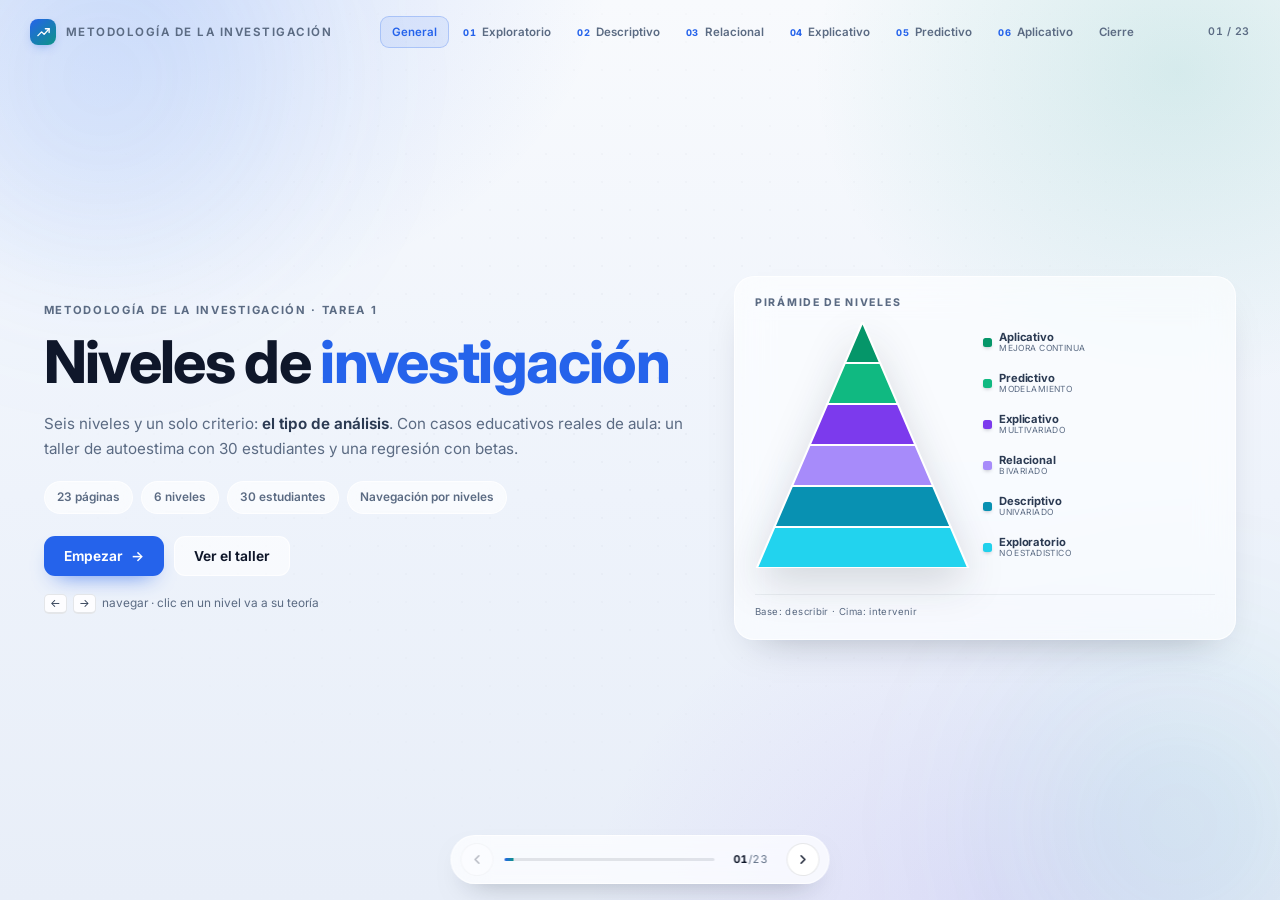
==== commit 7031ab2b: "Diagrama correlacional mas ancho y flecha r mas corta y fina" ====
--- a/index.html
+++ b/index.html
@@ -299,25 +299,28 @@
           <span class="keybox-tag">Precisión obligatoria</span>
           <p><strong>El nivel relacional no es correlacional.</strong> Correlacionar es <em>una</em> de sus técnicas. Un chi cuadrado o un odds ratio son relacionales, no correlacionales.</p>
         </div>
-        <div class="design reveal" style="margin-top:8px">
-          <svg viewBox="0 0 230 112" role="img" aria-label="Diseño correlacional: dos variables medidas en la misma muestra">
+        <div class="design design-cor reveal" style="margin-top:8px">
+          <svg viewBox="0 0 320 110" role="img" aria-label="Diseño correlacional: dos variables medidas en la misma muestra">
             <defs>
-              <marker id="arC" viewBox="0 0 10 10" refX="8" refY="5" markerWidth="6" markerHeight="6" orient="auto-start-reverse">
+              <marker id="arC" viewBox="0 0 10 10" refX="8" refY="5" markerWidth="4.5" markerHeight="4.5" orient="auto-start-reverse">
                 <path d="M0,0 L10,5 L0,10 z" fill="#0d9488"/>
               </marker>
+              <marker id="arD" viewBox="0 0 10 10" refX="8" refY="5" markerWidth="4" markerHeight="4" orient="auto-start-reverse">
+                <path d="M0,0 L10,5 L0,10 z" fill="#0f172a"/>
+              </marker>
             </defs>
-            <g font-family="Georgia, serif" font-style="italic" font-size="16" fill="#0f172a">
-              <text x="14" y="62">M</text>
-              <text x="82" y="28">O<tspan font-size="10" dy="4">x</tspan></text>
-              <text x="82" y="98">O<tspan font-size="10" dy="4">z</tspan></text>
-              <text x="170" y="62">r</text>
+            <g font-family="Georgia, serif" font-style="italic" font-size="17" fill="#0f172a">
+              <text x="114" y="66">M</text>
+              <text x="174" y="28">O<tspan font-size="10" dy="4">x</tspan></text>
+              <text x="174" y="96">O<tspan font-size="10" dy="4">z</tspan></text>
+              <text x="231" y="66">r</text>
             </g>
-            <g stroke="#0d9488" stroke-width="2" marker-end="url(#arC)" fill="none">
-              <line x1="30" y1="55" x2="70" y2="30"/>
-              <line x1="30" y1="59" x2="70" y2="88"/>
+            <g stroke="#0d9488" stroke-width="1.9" marker-end="url(#arC)" fill="none">
+              <line x1="130" y1="55" x2="154" y2="34"/>
+              <line x1="130" y1="65" x2="154" y2="86"/>
             </g>
-            <g stroke="#0f172a" stroke-width="1.4" fill="none" marker-start="url(#arC)" marker-end="url(#arC)">
-              <line x1="160" y1="34" x2="160" y2="88"/>
+            <g stroke="#0f172a" stroke-width="1.2" fill="none" marker-start="url(#arD)" marker-end="url(#arD)">
+              <line x1="219" y1="43" x2="219" y2="83"/>
             </g>
           </svg>
           <span class="design-cap">Diseño correlacional · dos variables en la misma muestra</span>
@@ -359,7 +362,7 @@
             <div class="stat"><span>n</span><b>30</b></div>
           </div>
           <div class="scatter-wrap">
-            <svg id="scatter" viewBox="0 0 320 150" preserveAspectRatio="none" aria-label="Diagrama de dispersión de horas de estudio y nota"></svg>
+            <svg id="scatter" viewBox="0 0 320 150" role="img" aria-label="Diagrama de dispersión de horas de estudio y nota"></svg>
           </div>
           <div class="keybox">
             <span class="keybox-tag">Interpretación correcta</span>
@@ -540,22 +543,27 @@
             <span>Diseño: pre experimental</span>
           </div>
           <div class="design">
-            <svg viewBox="0 0 300 78" role="img" aria-label="Diseño pre test post test">
+            <svg viewBox="0 0 300 92" role="img" aria-label="Diseño pre test post test">
               <defs>
                 <marker id="arA" viewBox="0 0 10 10" refX="8" refY="5" markerWidth="6" markerHeight="6" orient="auto-start-reverse">
                   <path d="M0,0 L10,5 L0,10 z" fill="#1d4ed8"/>
                 </marker>
+                <marker id="arAg" viewBox="0 0 10 10" refX="8" refY="5" markerWidth="6" markerHeight="6" orient="auto-start-reverse">
+                  <path d="M0,0 L10,5 L0,10 z" fill="#94a3b8"/>
+                </marker>
               </defs>
               <g font-family="Georgia, serif" font-style="italic" font-size="17" fill="#0f172a">
-                <text x="8" y="26">G₁</text><text x="58" y="26">O₁</text><text x="146" y="26">X</text><text x="238" y="26">O₂</text>
-                <text x="8" y="62">G₂</text><text x="58" y="62">O₁</text><text x="146" y="62">—</text><text x="238" y="62">O₂</text>
+                <text x="10" y="30">G</text><text x="60" y="30">O₁</text><text x="150" y="30">X</text><text x="240" y="30">O₂</text>
+                <text x="10" y="76">G₂</text><text x="60" y="76">O₁</text><text x="150" y="76">—</text><text x="240" y="76">O₂</text>
               </g>
               <g stroke="#1d4ed8" stroke-width="2" marker-end="url(#arA)" fill="none">
-                <line x1="78" y1="21" x2="136" y2="21"/><line x1="160" y1="21" x2="228" y2="21"/>
-                <line x1="78" y1="57" x2="136" y2="57"/><line x1="160" y1="57" x2="228" y2="57"/>
+                <line x1="82" y1="25" x2="140" y2="25"/><line x1="166" y1="25" x2="230" y2="25"/>
+              </g>
+              <g stroke="#94a3b8" stroke-width="2" stroke-dasharray="5 4" marker-end="url(#arAg)" fill="none" opacity=".85">
+                <line x1="82" y1="81" x2="230" y2="81"/>
               </g>
             </svg>
-            <span class="design-cap">Pre test – post test · con un grupo es pre experimental</span>
+            <span class="design-cap">Sin G₂: pre experimental · con G₂: cuasi experimental</span>
           </div>
         </div>
         <div class="path">
--- a/assets/styles.css
+++ b/assets/styles.css
@@ -420,6 +420,7 @@
 }
 .design{border:1px solid var(--line);border-radius:10px;background:rgba(255,255,255,.62);padding:7px 9px;max-width:340px}
 .design svg{display:block;width:100%;height:auto}
+.design-cor{max-width:420px;margin-left:auto;margin-right:auto}
 .design-cap{
   display:block;margin-top:3px;font-size:.5rem;letter-spacing:.06em;text-transform:uppercase;
   color:var(--muted);text-align:center;line-height:1.3;
@@ -727,9 +728,9 @@
 }
 .scatter-wrap{
   border-radius:12px;border:1px solid var(--glass-brd);background:rgba(255,255,255,.72);
-  padding:8px 10px;margin-bottom:11px;
-}
-.scatter-wrap svg{display:block;width:100%;height:132px}
+  padding:8px 10px;margin:0 auto 11px;max-width:340px;width:100%;
+}
+.scatter-wrap svg{display:block;width:100%;height:158px}
 .quote p{margin:0 0 4px;font-size:.9rem;color:var(--ink-2);font-style:italic}
 .quote span{font-size:.66rem;color:var(--muted)}
 .tbl-dims td:first-child{width:26%}
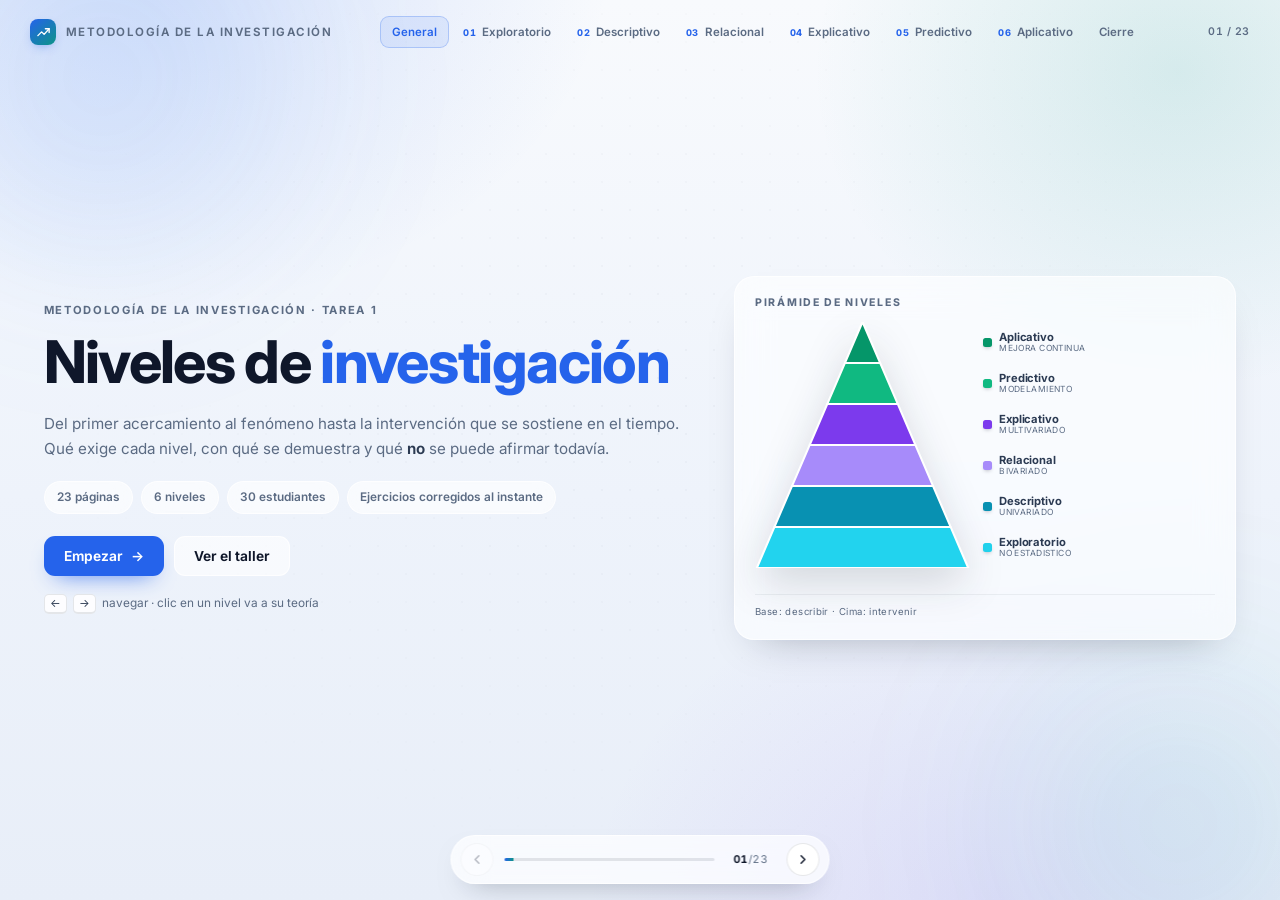
==== commit 517abc5e: "Reemplaza el clasificador por ejercicios de completar con correccion instantanea; limpia el subtitul" ====
--- a/index.html
+++ b/index.html
@@ -37,12 +37,12 @@
       <div>
         <p class="kicker reveal">Metodología de la Investigación · Tarea 1</p>
         <h1 class="reveal">Niveles de <em>investigación</em></h1>
-        <p class="lede reveal">Seis niveles y un solo criterio: <strong>el tipo de análisis</strong>. Con casos educativos reales de aula: un taller de autoestima con 30 estudiantes y una regresión con betas.</p>
+        <p class="lede reveal">Del primer acercamiento al fenómeno hasta la intervención que se sostiene en el tiempo. Qué exige cada nivel, con qué se demuestra y qué <strong>no</strong> se puede afirmar todavía.</p>
         <div class="chips reveal">
           <span class="chip">23 páginas</span>
           <span class="chip">6 niveles</span>
           <span class="chip">30 estudiantes</span>
-          <span class="chip">Navegación por niveles</span>
+          <span class="chip">Ejercicios corregidos al instante</span>
         </div>
         <div class="hero-cta reveal">
           <button class="btn btn-primary" data-goto="2">Empezar <span aria-hidden="true">→</span></button>
@@ -1022,24 +1022,25 @@
   </section>
 
   <!-- ================= CIERRE ================= -->
-  <section class="slide" data-slide="22" data-group="Cierre" data-label="Clasificador">
+  <section class="slide" data-slide="22" data-group="Cierre" data-label="Ejercicios">
     <div class="wrap">
       <p class="kicker reveal">Ponte a prueba</p>
-      <h2 class="reveal">Clasificador de <em>niveles</em></h2>
-      <p class="lede reveal">Ocho situaciones del caso. Elija el nivel: la retroalimentación explica el criterio.</p>
-
-      <div class="quiz reveal" id="quiz">
-        <div class="quiz-head">
-          <span class="quiz-count"><b id="qIndex">1</b> / 8</span>
-          <div class="quiz-progress"><span id="qProgress"></span></div>
-          <span class="quiz-score">Aciertos: <b id="qScore">0</b></span>
-        </div>
-        <p class="quiz-q" id="qText">—</p>
-        <div class="quiz-options" id="qOptions"></div>
-        <div class="quiz-feedback" id="qFeedback" aria-live="polite"></div>
-        <div class="quiz-actions">
-          <button class="btn btn-ghost" id="qReset">Reiniciar</button>
-          <button class="btn btn-primary" id="qNext" disabled>Siguiente <span aria-hidden="true">→</span></button>
+      <h2 class="reveal">Completá el <em>análisis</em></h2>
+      <p class="lede reveal">Elija la prueba, decida sobre la hipótesis nula y concluya. Cada espacio se corrige al instante.</p>
+
+      <div class="ex reveal" id="ex">
+        <div class="ex-head">
+          <span class="ex-num"><b id="exIndex">1</b> / 4</span>
+          <div class="ex-progress"><span id="exProgress"></span></div>
+          <span class="ex-score">Correctos: <b id="exScore">0</b></span>
+        </div>
+        <p class="ex-case" id="exCase">—</p>
+        <div class="ex-body" id="exBody"></div>
+        <div class="ex-fix" id="exFix" aria-live="polite"></div>
+        <div class="ex-actions">
+          <button class="btn btn-ghost" id="exReset">Reiniciar</button>
+          <button class="btn btn-primary" id="exCheck">Verificar</button>
+          <button class="btn btn-primary" id="exNext" disabled>Siguiente <span aria-hidden="true">→</span></button>
         </div>
       </div>
     </div>
--- a/assets/styles.css
+++ b/assets/styles.css
@@ -98,7 +98,7 @@
 .slide.is-active{opacity:1;visibility:visible;pointer-events:auto;transform:none}
 .slide::-webkit-scrollbar{width:9px}
 .slide::-webkit-scrollbar-thumb{background:rgba(15,23,42,.16);border-radius:99px}
-.wrap{width:100%;max-width:1220px;margin:auto}
+.wrap{width:100%;max-width:min(1660px,94vw);margin:auto}
 
 /* ---------- tipografía ---------- */
 .kicker{
@@ -819,6 +819,78 @@
   .split{gap:22px}
 }
 
+/* ---------- pantallas grandes: 1080p / proyector ---------- */
+@media (min-width:1600px) and (min-height:820px){
+  html{font-size:17.2px}
+  h1{font-size:clamp(3.1rem,4.4vw,4.5rem)}
+  h2{font-size:clamp(2rem,2.5vw,2.8rem)}
+  h2.big{font-size:clamp(2.5rem,3.8vw,3.7rem)}
+  .lede{font-size:1.12rem;max-width:86ch}
+  .kicker{font-size:.76rem}
+  .slide{padding-left:clamp(24px,2.4vw,48px);padding-right:clamp(24px,2.4vw,48px)}
+  .rail-item{padding:15px 14px}
+  .rail-item .rn{font-size:.93rem}
+  .rail-item em{font-size:.7rem}
+  .callout{padding:16px 20px}
+  .callout p{font-size:1rem}
+  .case{padding:15px 17px}
+  .case p{font-size:.9rem}
+  .tbl{font-size:.92rem}
+  .tbl th{font-size:.66rem}
+  .mini{padding:11px 13px}
+  .mini b{font-size:.87rem}
+  .mini span{font-size:.62rem}
+  .stats-row .stat b{font-size:1.5rem}
+  .data-card{max-height:380px}
+  .data-table{font-size:.76rem}
+  .verb{font-size:.92rem;padding:10px 17px}
+  .def{padding:13px 18px}
+  .def p{font-size:.95rem}
+  .study{padding:13px 17px 14px}
+  .study-t{font-size:.9rem}
+  .study-ctx{font-size:.73rem}
+  .study-meta b{font-size:.76rem}
+  .test-detail{min-height:310px}
+  .quiz{padding:28px}
+  .takeaways li{padding:13px 18px}
+  .takeaways p{font-size:.92rem}
+  .analogy h3{font-size:1.08rem}
+  .analogy p{font-size:.9rem}
+  .topbar{padding:18px clamp(24px,2.6vw,52px)}
+  .ln-trigger{font-size:.8rem;padding:9px 13px}
+  .navbar{bottom:22px;gap:14px;padding:9px 12px}
+  .progress{width:min(30vw,320px)}
+  .counter{font-size:.74rem}
+  .nav-btn{width:36px;height:36px}
+}
+
+/* ---------- ejercicios de completar ---------- */
+.ex{
+  padding:22px;border-radius:var(--r);border:1px solid var(--glass-brd);
+  background:var(--glass-2);backdrop-filter:blur(16px);box-shadow:var(--shadow);
+}
+.ex-head{display:flex;align-items:center;gap:12px;margin-bottom:14px;font-size:.72rem;color:var(--muted)}
+.ex-num b{color:var(--ink)}
+.ex-progress{flex:1;height:4px;border-radius:99px;background:rgba(15,23,42,.09);overflow:hidden}
+.ex-progress span{display:block;height:100%;width:25%;background:linear-gradient(90deg,var(--accent),var(--accent-2));transition:width .3s}
+.ex-score b{color:var(--accent)}
+.ex-case{font-size:1rem;font-weight:650;color:var(--ink);margin:0 0 14px;line-height:1.5;max-width:94ch}
+.ex-body{font-size:.95rem;line-height:2.5;color:var(--ink-2);max-width:98ch}
+.ex-sel{
+  font-family:inherit;font-size:.85rem;font-weight:650;color:var(--accent);
+  background:rgba(37,99,235,.07);border:1px solid rgba(37,99,235,.22);
+  border-radius:6px;padding:2px 4px;margin:0 2px;cursor:pointer;max-width:100%;
+}
+.ex-sel:focus{outline:none;box-shadow:0 0 0 3px rgba(37,99,235,.15)}
+.ex-sel.ok{color:#065f46;background:rgba(5,150,105,.14);border-color:rgba(5,150,105,.45)}
+.ex-sel.err{color:#991b1b;background:rgba(220,38,38,.10);border-color:rgba(220,38,38,.42)}
+.ex-fix{min-height:22px;margin:10px 0 0;font-size:.78rem;color:var(--muted);line-height:1.5}
+.ex-good{color:var(--good);font-weight:650}
+.ex-bad{color:var(--bad);font-weight:700}
+.ex-fix b{color:var(--ink-2)}
+.ex-actions{display:flex;justify-content:flex-end;gap:8px;margin-top:16px;flex-wrap:wrap}
+.ex-actions .btn{margin-left:0}
+
 /* ---------- accesibilidad ---------- */
 @media (prefers-reduced-motion:reduce){
   *,*::before,*::after{animation-duration:.01ms !important;animation-delay:0ms !important;transition-duration:.01ms !important}
